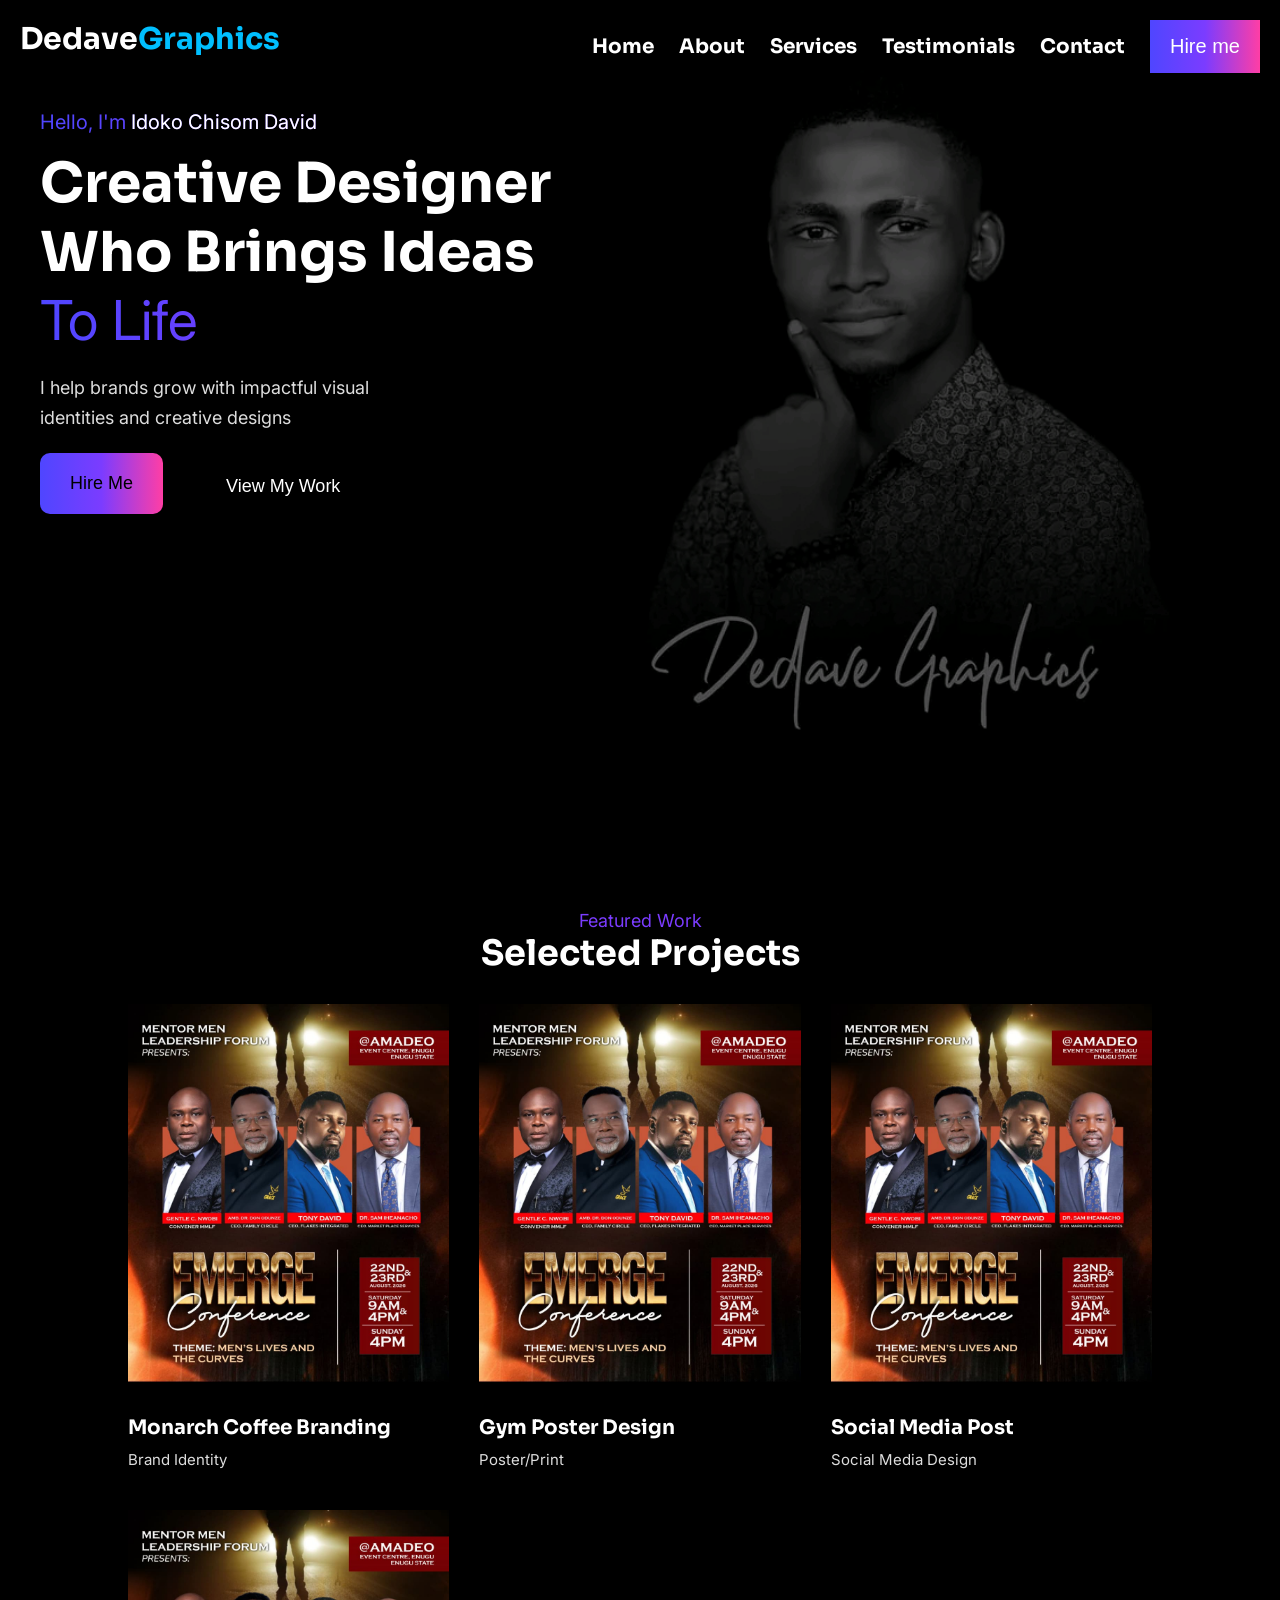
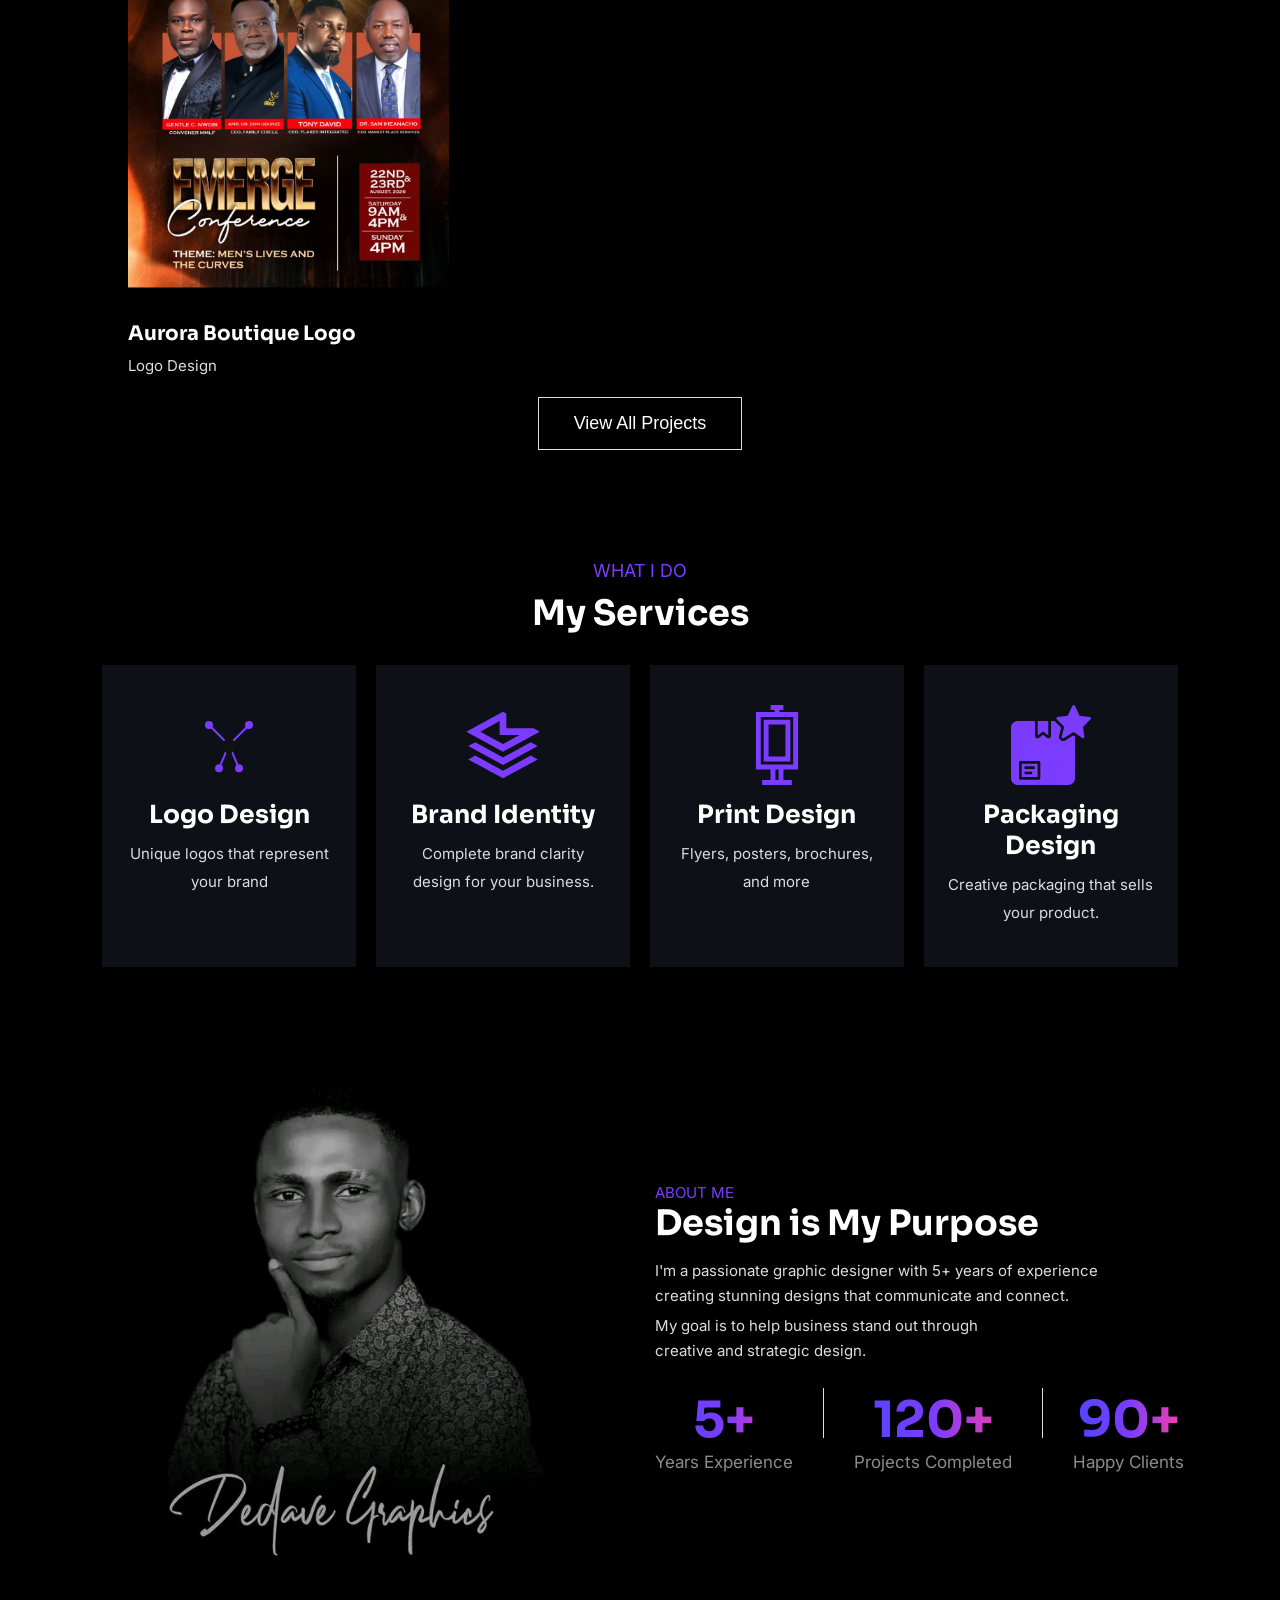
==== index.html @ eb5e8d84 "about me section and 480media query" ====
<!DOCTYPE html>
<html lang="en">
<head>
  <meta charset="UTF-8">
  <meta name="viewport" content="width=device-width, initial-scale=1.0">
  <title>Chisom Idoko | Graphic Designer In Enugu State Nigeria</title>
  <link rel="stylesheet" href="/style/style.css">
</head>
<!-- sora -->
 <link rel="preconnect" href="https://fonts.googleapis.com">
<link rel="preconnect" href="https://fonts.gstatic.com" crossorigin>
<link href="https://fonts.googleapis.com/css2?family=Inter:ital,opsz,wght@0,14..32,100..900;1,14..32,100..900&family=Lato:ital,wght@0,100;0,300;0,400;0,700;0,900;1,100;1,300;1,400;1,700;1,900&family=Montserrat:ital,wght@0,100..900;1,100..900&family=Open+Sans:ital,wght@0,300..800;1,300..800&family=Oswald:wght@200..700&family=Playfair+Display:ital,wght@0,400..900;1,400..900&family=Plus+Jakarta+Sans:ital,wght@0,200..800;1,200..800&family=Poppins:ital,wght@0,100;0,200;0,300;0,400;0,500;0,600;0,700;0,800;0,900;1,100;1,200;1,300;1,400;1,500;1,600;1,700;1,800;1,900&family=Roboto+Slab:wght@100..900&family=Roboto:ital,wght@0,100..900;1,100..900&family=Sora:wght@100..800&family=Ubuntu:ital,wght@0,300;0,400;0,500;0,700;1,300;1,400;1,500;1,700&display=swap" rel="stylesheet">
<!-- inter -->
 <link rel="preconnect" href="https://fonts.googleapis.com">
<link rel="preconnect" href="https://fonts.gstatic.com" crossorigin>
<link href="https://fonts.googleapis.com/css2?family=Inter:ital,opsz,wght@0,14..32,100..900;1,14..32,100..900&family=Lato:ital,wght@0,100;0,300;0,400;0,700;0,900;1,100;1,300;1,400;1,700;1,900&family=Montserrat:ital,wght@0,100..900;1,100..900&family=Open+Sans:ital,wght@0,300..800;1,300..800&family=Oswald:wght@200..700&family=Playfair+Display:ital,wght@0,400..900;1,400..900&family=Plus+Jakarta+Sans:ital,wght@0,200..800;1,200..800&family=Poppins:ital,wght@0,100;0,200;0,300;0,400;0,500;0,600;0,700;0,800;0,900;1,100;1,200;1,300;1,400;1,500;1,600;1,700;1,800;1,900&family=Roboto+Slab:wght@100..900&family=Roboto:ital,wght@0,100..900;1,100..900&family=Sora:wght@100..800&family=Ubuntu:ital,wght@0,300;0,400;0,500;0,700;1,300;1,400;1,500;1,700&display=swap" rel="stylesheet">
<body>
  <header>
    <nav>
      <div class="logo">
        <h1>Dedave<span>Graphics</span></h1>
      </div>
      <ul>
        <li><a href="#">Home</a></li>
        <li><a href="#">About</a></li>
        <li><a href="#">Services</a></li>
        <li><a href="#">Testimonials</a></li>
        <li><a href="#" onclick="
        window.location.href='/contact.html'
        ">Contact</a></li>
        <li><a href="/html/hire.html"><button>Hire me</button></a></li>
      </ul>

      <div class="hamburger">
        <div class="bar"></div>
        <div class="bar"></div>
        <div class="bar"></div>
        <div class="bar"></div>
      </div>
    </nav>
  </header>

  <section class="sec">
    <div class="hero">
      <div class="hero-words">
        <div class="hero-heading">
          <p class="first">Hello, I'm <span class="daniel">Idoko Chisom David</span></p>
          <h1>creative designer who brings ideas</h1>
          <p class="life">to life</p>
        </div>

        <div class="hero-text">
          <p class="help">I help brands grow with impactful visual identities and creative designs</p>
        </div>
        
        <div class="hero-buttons2">
          <div class="hire">
            <button onclick="
              window.location.href='/html/hire.html'
              ">Hire Me</button>
          </div>
          <div class="view">
            <button>View My Work</button>
          </div>
        </div>
      </div>
    </div>
    <div class="backdrop"></div>
  </section>

  <main>
    <section class="project">
      <div class="project-head">
        <p>Featured Work</p>
        <h2>selected projects</h2>
      </div>
      
      <div class="project-grid">
        <div class="project-img">
          <img src="/images/WhatsApp Image 2026-05-28 at 1.09.50 PM.jpeg" alt="" loading="lazy">
          <div class="project-text">
            <h3>Monarch Coffee Branding</h3>
            <p>Brand Identity</p>
          </div>
        </div>

        <div class="project-img">
          <img src="/images/WhatsApp Image 2026-05-28 at 1.09.50 PM.jpeg" alt="" loading="lazy">
          <div class="project-text">
            <h3>Gym Poster Design</h3>
            <p>Poster/Print</p>
          </div>
        </div>

        <div class="project-img">
          <img src="/images/WhatsApp Image 2026-05-28 at 1.09.50 PM.jpeg" alt="" loading="lazy">
          <div class="project-text">
            <h3>Social Media Post</h3>
            <p>Social Media Design</p>
          </div>
        </div>

        <div class="project-img">
          <img src="/images/WhatsApp Image 2026-05-28 at 1.09.50 PM.jpeg" alt="" loading="lazy">
          <div class="project-text">
            <h3>Aurora Boutique Logo</h3>
            <p>Logo Design</p>
          </div>
        </div>
      </div>

      <div class="all">
        <button>View All Projects</button>
      </div>
    </section>

    <section class="service">
      <div class="service-head">
        <p>WHAT I DO</p>
        <h2>My Services</h2>
      </div>
      <div class="service-grid">
        <div class="logo-flex">
          <div class="logo-svg">
          <span>
            <svg width="120" height="120" viewBox="0 0 120 120" xmlns="http://www.w3.org/2000/svg">
  <!-- Connection lines -->
  <line x1="30" y1="30" x2="60" y2="60" stroke=" #7b3cff" stroke-width="3"/>
  <line x1="90" y1="30" x2="60" y2="60" stroke=" #7b3cff" stroke-width="3"/>
  <line x1="60" y1="60" x2="45" y2="95" stroke=" #7b3cff" stroke-width="3"/>
  <line x1="60" y1="60" x2="75" y2="95" stroke=" #7b3cff" stroke-width="3"/>

  <!-- Anchor points -->
  <circle cx="30" cy="30" r="6" fill=" #7b3cff"/>
  <circle cx="90" cy="30" r="6" fill=" #7b3cff"/>
  <circle cx="45" cy="95" r="6" fill=" #7b3cff"/>
  <circle cx="75" cy="95" r="6" fill=" #7b3cff"/>

  <!-- Center pen nib -->
  <polygon points="60,45 72,60 60,78 48,60"
           fill="#111"/>
</svg>
          </span>
          </div>
          <div class="logo-text">
            <h3>logo design</h3>
            <p>Unique logos that represent your brand</p>
          </div>
        </div>

        <div class="brand-flex">
          <div class="brand-svg">
            <span>
              <svg xmlns="http://www.w3.org/2000/svg" height="24px" viewBox="0 -960 960 960" width="24px" fill="#e3e3e3"><path d="M480-240 63-467l84-46 333 182 333-182 84 46-417 227Zm0 160L63-307l84-46 333 182 333-182 84 46L480-80Zm0-320L40-640l440-240 40 22v178h327l73 40-440 240Zm0-91 200-109H440v-167L207-640l273 149Zm-40-109Z"/></svg>
            </span>
          </div>
          <div class="brand-text">
            <h3>brand identity</h3>
            <p>Complete brand clarity design for your business.</p>
          </div>
        </div>

        <div class="print-flex">
          <div class="print-svg">
            <span>
              <?xml version="1.0" encoding="iso-8859-1"?>
<!-- Uploaded to: SVG Repo, www.svgrepo.com, Generator: SVG Repo Mixer Tools -->
<svg fill="#000000" height="800px" width="800px" version="1.1" id="Layer_1" xmlns="http://www.w3.org/2000/svg" xmlns:xlink="http://www.w3.org/1999/xlink" 
	 viewBox="0 0 512 512" xml:space="preserve">
<g>
	<g>
		<path d="M390.93,412.083V45.17H271.673V31.347h25.106V0H215.22v31.347h25.107V45.17H121.07v366.913h93.482v68.57h-53.57V512h53.57
			h82.895h53.57v-31.347h-53.57v-68.57H390.93z M266.101,480.653L266.101,480.653H245.9v-68.57h20.201V480.653z M214.553,380.736
			h-62.136V76.517h207.166v304.219h-62.135H214.553z"/>
	</g>
</g>
<g>
	<g>
		<path d="M170.66,361.535h170.68V94.041H170.66V361.535z M202.007,125.388h107.986v204.8H202.007V125.388z"/>
	</g>
</g>
</svg>
            </span>
          </div>
          <div class="print-text">
            <h3>print design</h3>
            <p>Flyers, posters, brochures, and more</p>
          </div>
        </div>

        <div class="package-flex">
          <div class="package-svg">
            <span>
              <?xml version="1.0" encoding="iso-8859-1"?>
<!-- Uploaded to: SVG Repo, www.svgrepo.com, Generator: SVG Repo Mixer Tools -->
<svg fill="#000000" height="800px" width="800px" version="1.1" id="Layer_1" xmlns="http://www.w3.org/2000/svg" xmlns:xlink="http://www.w3.org/1999/xlink" 
	 viewBox="0 0 512.001 512.001" xml:space="preserve">
<g>
	<g>
		<g>
			<path d="M68.267,460.799h102.4v-85.333h-102.4V460.799z M93.867,392.532h51.2c4.719,0,8.533,3.823,8.533,8.533
				s-3.814,8.533-8.533,8.533h-51.2c-4.719,0-8.533-3.823-8.533-8.533S89.148,392.532,93.867,392.532z M93.867,426.666H128
				c4.719,0,8.533,3.823,8.533,8.533s-3.814,8.533-8.533,8.533H93.867c-4.719,0-8.533-3.823-8.533-8.533
				S89.148,426.666,93.867,426.666z"/>
			<path d="M204.8,170.666c1.886,0,3.772,0.623,5.333,1.869l28.8,23.04v-93.175h-68.267v93.175l28.8-23.04
				C201.028,171.289,202.914,170.666,204.8,170.666z"/>
			<path d="M346.368,226.508c-4.096,2.552-8.772,3.891-13.568,3.891c-5.444,0-10.641-1.69-15.053-4.89
				c-8.508-6.187-12.339-16.768-9.771-26.948l13.542-54.178l-40.951-40.951c-0.324-0.324-0.589-0.691-0.896-1.033H256v94.899
				c0,6.298-3.524,11.913-9.207,14.635c-5.692,2.731-12.271,1.971-17.178-1.954L204.8,190.13l-24.815,19.849
				c-2.961,2.364-6.519,3.584-10.12,3.584c-2.381,0-4.787-0.538-7.057-1.63c-5.683-2.722-9.207-8.337-9.207-14.635v-94.899H42.231
				C18.944,102.399,0,121.539,0,145.066v324.267c0,23.526,18.944,42.667,42.231,42.667h324.702c23.526,0,42.667-19.14,42.667-42.667
				V199.688l-9.481-6.775L346.368,226.508z M187.733,469.332c0,4.71-3.814,8.533-8.533,8.533H59.733
				c-4.719,0-8.533-3.823-8.533-8.533v-102.4c0-4.71,3.814-8.533,8.533-8.533H179.2c4.719,0,8.533,3.823,8.533,8.533V469.332z"/>
			<path d="M511.533,82.553c-1.067-3.089-3.789-5.299-7.031-5.692l-65.229-7.97L408.766,4.866c-1.408-2.978-4.412-4.864-7.697-4.864
				c-3.294,0-6.298,1.886-7.706,4.864l-30.507,64.026l-65.22,7.97c-3.243,0.393-5.973,2.603-7.04,5.692
				c-1.067,3.081-0.273,6.502,2.039,8.815l47.778,47.778l-15.889,63.582c-0.853,3.379,0.444,6.929,3.26,8.977
				c1.493,1.084,3.251,1.63,5.018,1.63c1.562,0,3.132-0.435,4.523-1.297l63.428-39.646l55.091,39.356
				c2.748,1.963,6.417,2.116,9.318,0.384c2.91-1.741,4.531-5.026,4.105-8.388l-8.021-64.128l48.256-48.247
				C511.806,89.055,512.6,85.634,511.533,82.553z"/>
		</g>
	</g>
</g>
</svg>
            </span>
          </div>
          <div class="package-text">
            <h3>packaging design</h3>
            <p>Creative packaging that sells your product.</p>
          </div>
        </div>

      </div>
    </section>

    <section class="about">
      <div class="about-flex">
        <div class="about-img">
          <img src="/images/FB_IMG_17660666306803699.jpg" alt="">
        </div>

        <div class="about-text">
          <div class="about-head">
            <p>ABOUT ME</p>
            <h2>Design is My Purpose</h2>
          </div>
          
          <div class="about-list-2">
            <p>I'm a passionate graphic designer with 5+ years of experience creating stunning designs that communicate and connect.</p>
            <p>My goal is to help business stand out through creative and strategic design.</p>
          </div>

          <div class="experience">
            <div class="years">
              <h3>5+</h3>
              <p>Years Experience</p>
            </div>
            <div class="experience-line"></div>

            <div class="complete">
              <h3>120+</h3>
              <p>Projects Completed</p>
            </div>
            <div class="experience-line"></div>

            <div class="client">
              <h3>90+</h3>
              <p>Happy Clients</p>
            </div>
            <div class="client-line"></div>
          </div>
        </div>
      </div>
    </section>
  </main>
  

  <script src="/script.js"></script>
</body>
</html>
---- style/style.css ----
* {
  margin: 0;
  padding: 0;
  box-sizing: border-box;
}

body {
  background-color: black;
}

header {
  font-family: 'Sora' , sans-serif;
  padding: 20px;
  left: 0;
  right: 0;
  position: fixed;
  z-index: 1000;
}

nav {
  display: flex;
  justify-content: space-between;
}

.logo h1 {
  font-size: 30px;
  font-weight: bold;
  color: #fff;
}

.logo h1 span {
  color: #00bfff;
}

nav ul {
  display: flex;
  align-items: center;
  gap: 25px;
  list-style: none;
}

nav ul li a:hover {
  color:rgb(144, 142, 142);
}

nav li a {
  font-size: 20px;
  font-weight: bold;
  text-decoration: none;
  color: white;
}

.hamburger {
  display: none;
  cursor: pointer;
}

.bar {
  display: block;
  gap: 10px;
  width: 25px;
  height: 3px;
  margin: 5px auto;
  -webkit-transition: all 0.3s ease-in-out;
  background-color: #00bfff;
}

a button{
  padding: 15px 20px;
  font-size: 20px;
  color: white;
  background: linear-gradient(90deg, #4f46ff 0%, #7b3cff 50%, #ff3ea5 100%);
  border: none;
}
/* hero section */
.sec {
  background-image: url('/images/FB_IMG_17660666306803699.jpg');
  background-position: right;
  background-repeat: no-repeat;
  background-size: contain;
  width: 100%;
  height: 90vh;
  display: flex;
  justify-content: start;
  text-align: start;
  padding-top: 70px;
  position: relative;
}

.backdrop {
  width: 100%;
  height: 100%;
  background-color: rgba(0, 0, 0, 0.5);
  position: absolute;
}

.hero {
  padding: 40px;
  z-index: 900;
}

.hero-heading .first {
  background: linear-gradient(90deg, #4f46ff 0%, #7b3cff 50%, #ff3ea5 100%);
  -webkit-background-clip: text;
  -webkit-text-fill-color: transparent;
  font-size: 20px;
  font-family: 'Inter' , sans-serif;
  padding-bottom: 15px;
}

.hero-heading .daniel {
  background: white;
  -webkit-background-clip: text;
  -webkit-text-fill-color: transparent;
  font-size: 20px;
}

.hero-heading h1 {
  color: white;
  text-transform: capitalize;
  font-size: 55px;
  width: 600px;
  font-family: 'Sora' , sans-serif;
}

.hero-heading .life {
  font-size: 20px;
  background: linear-gradient(90deg, #4f46ff 0%, #7b3cff 50%, #ff3ea5 100%);
  -webkit-background-clip: text;
  -webkit-text-fill-color: transparent;
  font-family: 'Inter' , sans-serif;
  text-transform: capitalize;
  font-size: 55px;
}

.hero-text{
  padding: 20px 0;
}

.hero-text .help {
  font-size: 18px;
  color: #ddd;
  font-family: 'Inter' , sans-serif;
  width: 350px;
  line-height: 30px;
}

.hero-buttons2 {
  display: flex;
  gap: 30px;
}

.hire button {
  padding: 20px 30px;
  font-size: 18px;
  background: linear-gradient(90deg, #4f46ff 0%, #7b3cff 50%, #ff3ea5 100%);
  border: none;
  border-radius: 10px;
  transition: 0.6s;
}

.view button {
  padding: 20px 30px;
  font-size: 18px;
  background: none;
  border: 3px solid black;
  border-radius: 10px;
  color: white;
}

.hire button:hover {
  transition: 0.6s;
  background: none;
  color: white;
  border: 3px solid black;
}

.view button:hover {
  transition: 0.5s;
  background: linear-gradient(90deg, #4f46ff 0%, #7b3cff 50%, #ff3ea5 100%);
  color: black;
  border: none;
}
/* project section */

.project {
  padding: 100px 10%;
}

.project-head {
  text-align: center;
}

.project-head p {
  color: #7b3cff;
  font-size: 18px;
  font-family: 'Inter' , sans-serif;
}

.project-head h2 {
  font-size: 35px;
  color: white;
  font-family: 'Sora' , sans-serif;
  text-transform: capitalize;
}

.project-grid {
  display: grid;
  grid-template-columns: repeat(auto-fit, minmax(250px, 1fr));
  column-gap: 30px;
}

.project-img {
  padding-bottom: 70px;
}

.project-img img{
  width: 100%;
  height: 100%;
  object-fit: contain;
}

.project-text h3{
  font-size: 20px;
  color: white;
  font-family: 'Sora', sans-serif;
}

.project-text p {
  color: #ddd;
  font-family: 'Inter' , sans-serif;
  font-size: 15px;
  padding-top: 10px;
}

.all {
  text-align: center;
  padding-top: 10px;
}

.all button {
  padding: 15px 35px;
  font-size: 18px;
  color: white;
  border: 1px solid #ddd; 
  background: none;
}
/* services section */
.service {
  padding: 10px 8%;
}

.service svg {
  width: 80px;
  height: 80px;
  fill: #7b3cff;
}

.service-head {
  text-align: center;
}

.service-head p {
  color: #7b3cff;
  font-size: 18px;
  font-family: 'Inter' , sans-serif;
  padding-bottom: 10px;
}

.service-head h2 {
  font-family: 'Sora' , sans-serif;
  color: white;
  font-size: 35px;
}

.service-grid {
  display: grid;
  grid-template-columns: repeat(auto-fit, minmax(200px ,1fr));
  gap: 20px;
  padding-top: 30px;
}

.brand-flex,
.package-flex,
.print-flex,
.logo-flex {
  background-color: #0d1117;
  padding: 40px 20px;
  text-align: center;
}

.brand-text h3,
.print-text h3,
.package-text h3,
.logo-text h3{
  font-size: 25px;
  font-family: 'Sora' , sans-serif;
  text-transform: capitalize;
  color: white;
  padding: 10px 0;
}

.brand-text p,
.print-text p,
.package-text p,
.logo-text p {
  font-size: 15px;
  color: #ddd;
  font-family: 'Inter' , sans-serif;
  line-height: 28px;
}
/* about section */

.about {
  padding: 50px 3%;
  color: white;
}

.about-flex {
  display: flex;
  gap: 30px;
  align-items: center;
}

.about-img,
.about-text {
  flex: 1;
}

.about-img img {
  width: 100%;
  height: 100%;
  object-fit: contain;
}

.about-head {
  padding: 5px 0;
  line-height: 30px;
}

.about-head p {
  font-size: 15px;
  color: #7b3cff;
  font-family: 'Inter' , sans-serif;
}

.about-head h2 {
  font-size: 35px;
  color: white;
  font-family: 'Sora' , sans-serif;
}

.about-list-2 {
  padding-top: 15px;
}

.about-list-2 :first-child{
  font-size: 15px;
  font-family: 'Inter' , sans-serif;
  padding-bottom: 5px;
  line-height: 25px;
  width: 450px;
}

.about-list-2 p {
  font-size: 15px;
  font-family: 'Inter' , sans-serif;
  width: 350px;
  color: #ddd;
  line-height: 25px;
}

.experience {
  display: flex;
  gap: 30px;
  padding-top: 25px;
  text-align: center;
}

.experience-line {
  width: 1px;
  height: 50px;
  background-color: #ddd;
}

.years h3,
.complete h3,
.client h3{
  font-size: 50px;
  font-family: 'Sora' , sans-serif;
  background: linear-gradient(90deg, #4f46ff 0%, #7b3cff 50%, #ff3ea5 100%);
  -webkit-background-clip: text;
  -webkit-text-fill-color: transparent;
}

.years p,
.complete p,
.client p {
  font-size: 17px;
  font-family: 'Inter' , sans-serif;
  color: #dddddda2;
}

@media (max-width: 480px) {
  .logo h1 {
    font-size: 20px;
  }

  .sec {
    background-size: cover;
    background-position: center;
    /* width: 100%; */
    height: 100vh;
  }

  .hero {
    padding: 10px;
  }

  .hero-heading .first {
    font-size: 15px;
  }.hero-heading h1 {
    font-size: 25px;
    width: 250px;
    line-height: 40px;
  }.hero-heading .life {
    font-size: 30px;
  }

  .hero-text .help {
    width: 200px;
  }

  .hero-buttons2 {
    flex-direction: column;
  }

  .hire button {
    padding: 10px 20px;
  }

  .view button {
    padding: 10px 20px;
  }
  /* project section*/
  .project-head p {
    font-size: 16px;
    padding-bottom: 5px;
  }

  .project-head h2 {
    font-size: 30px;
  }

  .project-grid {
    gap: 10px;
  }

  .all {
    padding-top: 25px;
  }

  .about-flex {
    flex-direction: column;
  }

  .about-head p {
    font-size: 15px;
  }

  .about-head h2{
    font-size: 30px;
    width: 400px;
  }

  .about-text :first-child {
    width: 300px;
  } 

  .about-text p {
    width: 250px;
  }

  .experience {
    flex-direction: column;
  }

  .experience-line {
    text-align: center;
    width: 100%;
    height: 1px;
  }
}

@media (min-width: 481px) and (max-width: 768px) {
  .sec {
    background-position: right;
    height: 110vh;
    width: 100%;
  }

  .hero-heading h1 {
    font-size: 35px;
    width: 350px;
    line-height: 50px;
  }

  .hero-heading .first {
    padding-bottom: 15px;
  }
  /* project */

  .project-grid {
    display: grid;
    grid-template-columns: repeat(auto-fit, minmax(100px 1fr));
    gap: 5px;
  }

  .project-head h2 {
    font-size: 34px;
  }

  .project-text {
    line-height: 10px;
  }

  .project-text p {
    padding-top: 20px;
  }

  .all {
    padding-top: 20px;
  }
}

@media (min-width: 769px) and (max-width: 1024px) {
  .all {
    padding-top: 20px;
  }

  .all button {
    border: 1px solid #ddd;
  }
}

@media (max-width: 1000px) {
 .hamburger {
  display: block;
 }

 .hamburger.active .bar:nth-child(2){
  opacity: 0;
 }

 .hamburger.active .bar:nth-child(1){
  transform: translateY(8px) rotate(45deg);
 }

 .hamburger.active .bar:nth-child(3){
  transform: translateY(-8px) rotate(-45deg);
 }

 ul {
    position: fixed;
    left: -100%;
    top: 70px;
    gap: 0;
    flex-direction: column;
    background: linear-gradient(90deg, #4f46ff 0%, #7b3cff 50%, #ff3ea5 100%);
    width: 100%;
    height: 100%;
    text-align: center;
    transition: 0.3s;
    z-index: 1000;
  }

  li {
    margin: 16px 0;
  }

  a {
    color: white;
  }

  ul.active {
    left: 0;
  }

}
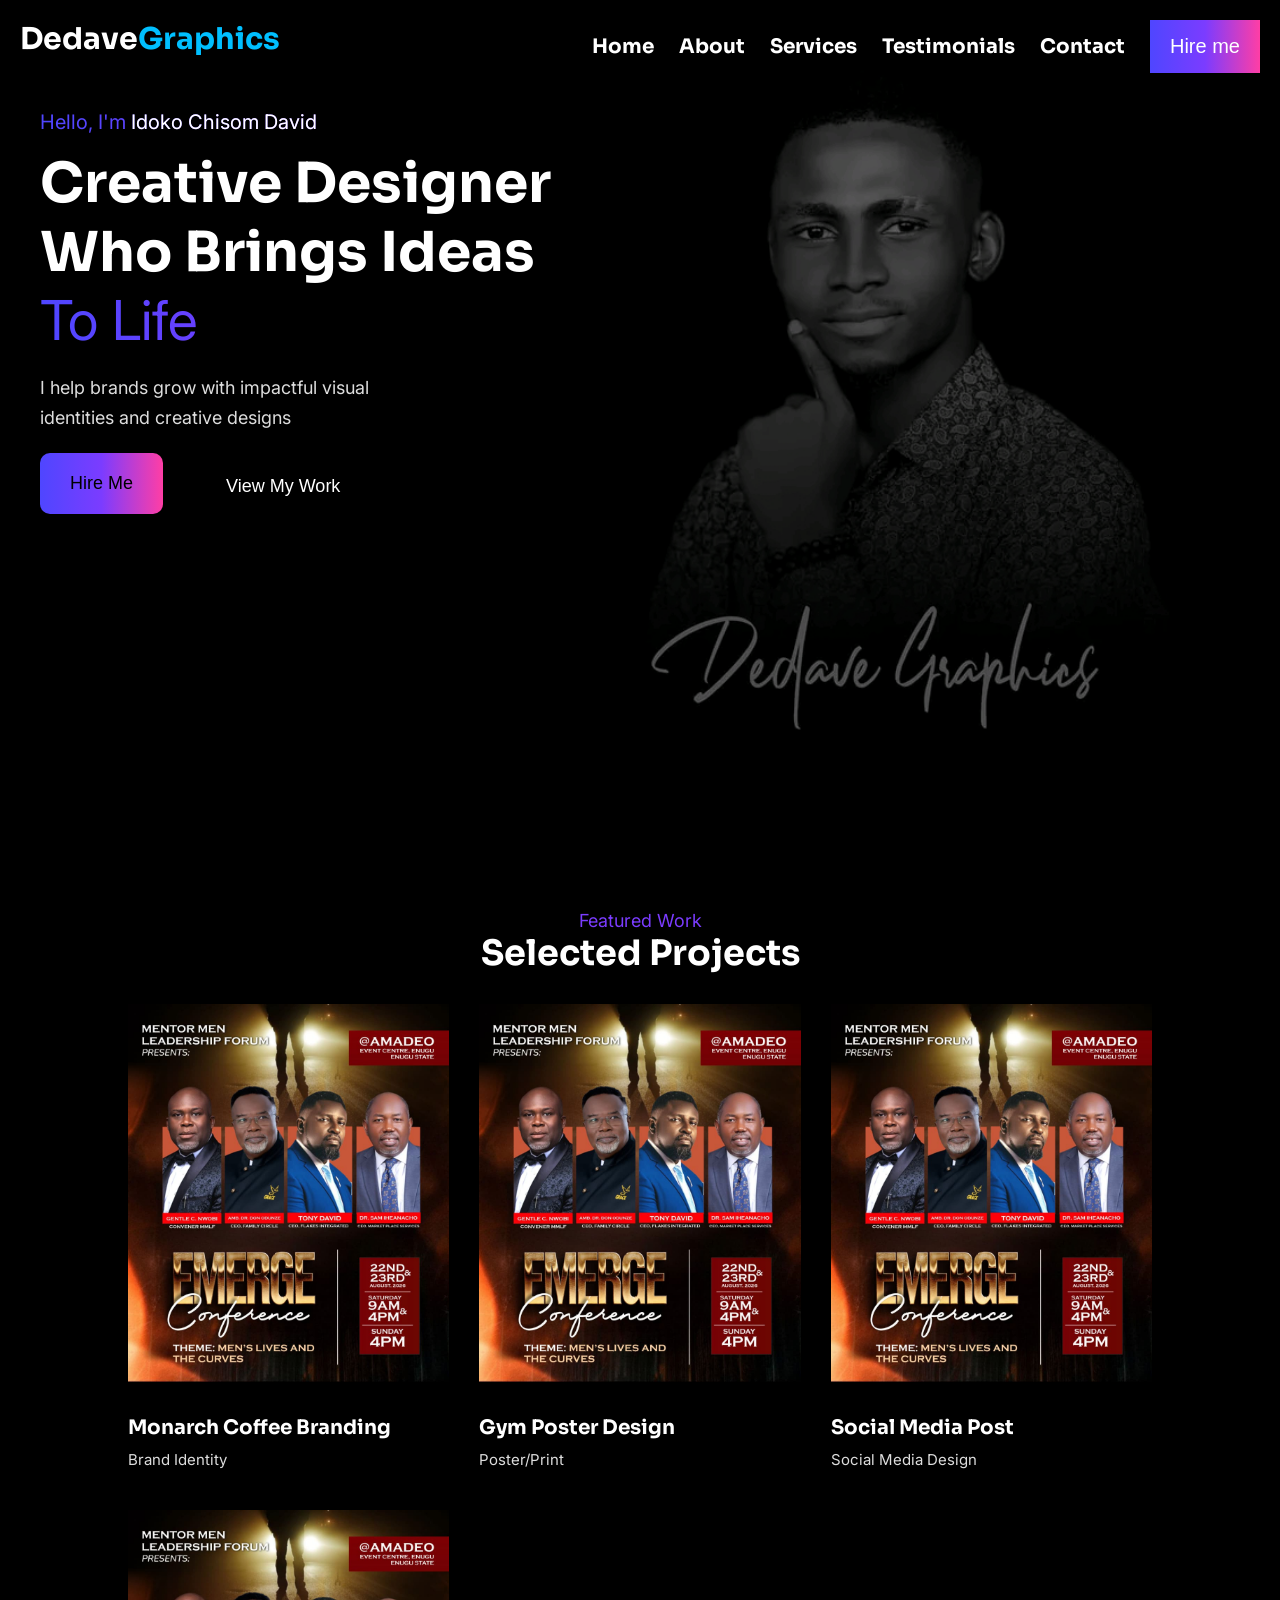
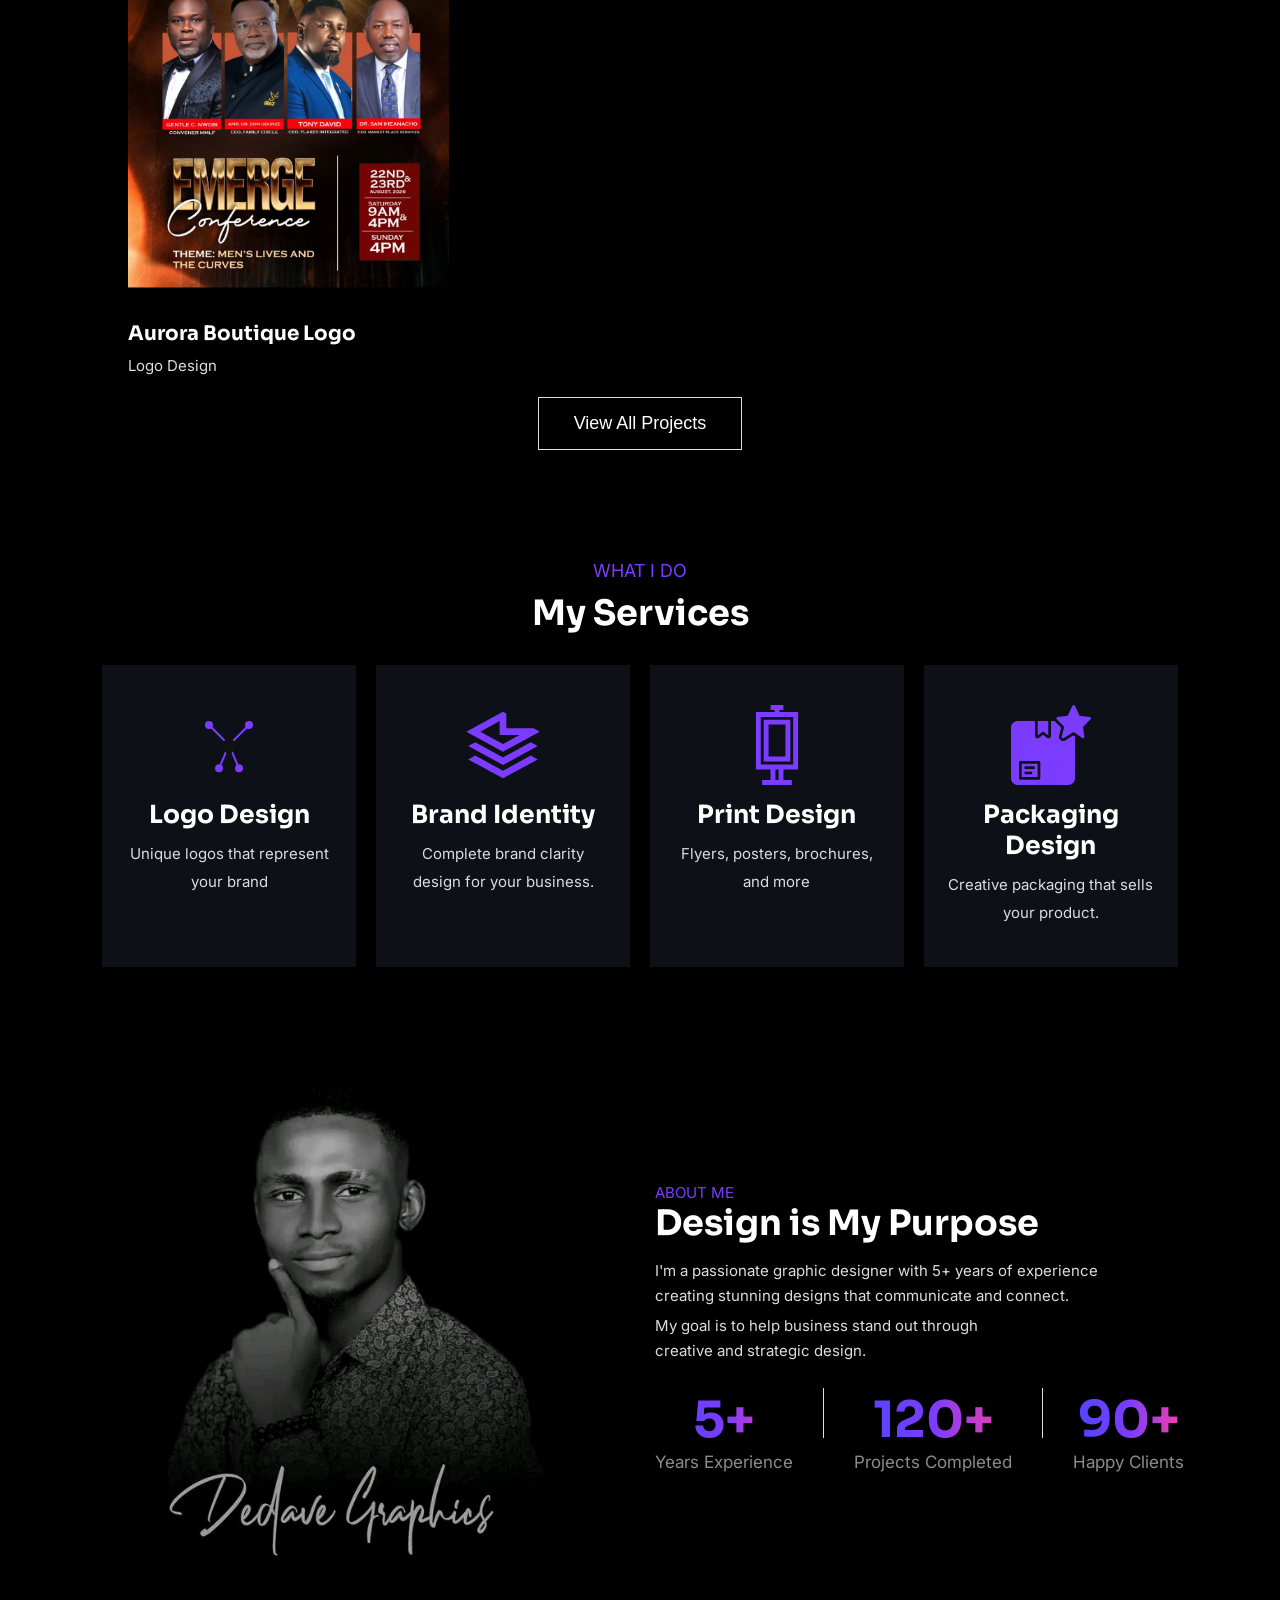
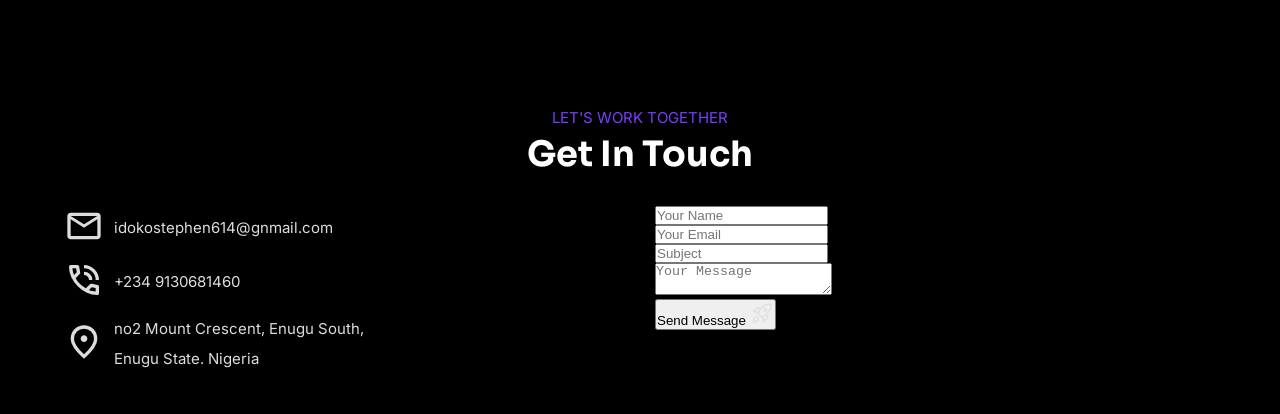
==== commit 9da07f19: "480px media query" ====
--- a/index.html
+++ b/index.html
@@ -243,7 +243,7 @@
             <p>ABOUT ME</p>
             <h2>Design is My Purpose</h2>
           </div>
-          
+
           <div class="about-list-2">
             <p>I'm a passionate graphic designer with 5+ years of experience creating stunning designs that communicate and connect.</p>
             <p>My goal is to help business stand out through creative and strategic design.</p>
@@ -271,6 +271,78 @@
         </div>
       </div>
     </section>
+
+    <section class="get">
+      <div class="get-head">
+        <p>LET'S WORK TOGETHER</p>
+        <h2>Get In Touch</h2>
+      </div>
+
+      <div class="get-flex">
+        <div class="contact-svg">
+          <div class="message">
+          <div class="message-svg">
+            <span>
+              <svg xmlns="http://www.w3.org/2000/svg" height="24px" viewBox="0 -960 960 960" width="24px" fill="#e3e3e3"><path d="M160-160q-33 0-56.5-23.5T80-240v-480q0-33 23.5-56.5T160-800h640q33 0 56.5 23.5T880-720v480q0 33-23.5 56.5T800-160H160Zm320-280L160-640v400h640v-400L480-440Zm0-80 320-200H160l320 200ZM160-640v-80 480-400Z"/></svg>
+            </span>
+          </div>
+          <div class="message-text">
+            <p>idokostephen614@gnmail.com</p>
+          </div>
+          </div>
+
+          <div class="phone">
+          <div class="phone-svg">
+            <span>
+              <svg xmlns="http://www.w3.org/2000/svg" height="24px" viewBox="0 -960 960 960" width="24px" fill="#e3e3e3"><path d="M760-480q0-117-81.5-198.5T480-760v-80q75 0 140.5 28.5t114 77q48.5 48.5 77 114T840-480h-80Zm-160 0q0-50-35-85t-85-35v-80q83 0 141.5 58.5T680-480h-80Zm198 360q-125 0-247-54.5T329-329Q229-429 174.5-551T120-798q0-18 12-30t30-12h162q14 0 25 9.5t13 22.5l26 140q2 16-1 27t-11 19l-97 98q20 37 47.5 71.5T387-386q31 31 65 57.5t72 48.5l94-94q9-9 23.5-13.5T670-390l138 28q14 4 23 14.5t9 23.5v162q0 18-12 30t-30 12ZM241-600l66-66-17-94h-89q5 41 14 81t26 79Zm358 358q39 17 79.5 27t81.5 13v-88l-94-19-67 67ZM241-600Zm358 358Z"/></svg>
+            </span>
+          </div>
+          <div class="phone-text">
+            <p>+234 9130681460</p>
+          </div>
+          </div>
+
+          <div class="location">
+            <div class="location-svg">
+              <span>
+                <svg xmlns="http://www.w3.org/2000/svg" height="24px" viewBox="0 -960 960 960" width="24px" fill="#e3e3e3"><path d="M536.5-503.5Q560-527 560-560t-23.5-56.5Q513-640 480-640t-56.5 23.5Q400-593 400-560t23.5 56.5Q447-480 480-480t56.5-23.5ZM480-186q122-112 181-203.5T720-552q0-109-69.5-178.5T480-800q-101 0-170.5 69.5T240-552q0 71 59 162.5T480-186Zm0 106Q319-217 239.5-334.5T160-552q0-150 96.5-239T480-880q127 0 223.5 89T800-552q0 100-79.5 217.5T480-80Zm0-480Z"/></svg>
+              </span>
+            </div>
+            <div class="location-text">
+              <p>no2 Mount Crescent, Enugu South, Enugu State. Nigeria</p>
+            </div>
+          </div>
+        </div>
+
+        <div class="contact-form">
+          <form action="">
+            <div class="forms">
+              <div class="input-1">
+                <div class="input">
+                  <input type="text" name="name" placeholder="Your Name" required>
+                </div>
+                <div class="input">
+                  <input type="email" name="mail" placeholder="Your Email" required>
+                </div>
+              </div>
+
+              <div class="subject-input">
+                <input type="text" name="subject" placeholder="Subject" required>
+              </div>
+
+              <div class="message-input">
+                <textarea placeholder="Your Message"></textarea>
+              </div>
+
+              <div class="send">
+                <button>Send Message <svg xmlns="http://www.w3.org/2000/svg" height="24px" viewBox="0 -960 960 960" width="24px" fill="#e3e3e3"><path d="m226-559 78 33q14-28 29-54t33-52l-56-11-84 84Zm142 83 114 113q42-16 90-49t90-75q70-70 109.5-155.5T806-800q-72-5-158 34.5T492-656q-42 42-75 90t-49 90Zm155-121.5q0-33.5 23-56.5t57-23q34 0 57 23t23 56.5q0 33.5-23 56.5t-57 23q-34 0-57-23t-23-56.5ZM565-220l84-84-11-56q-26 18-52 32.5T532-299l33 79Zm313-653q19 121-23.5 235.5T708-419l20 99q4 20-2 39t-20 33L538-80l-84-197-171-171-197-84 167-168q14-14 33.5-20t39.5-2l99 20q104-104 218-147t235-24ZM157-321q35-35 85.5-35.5T328-322q35 35 34.5 85.5T327-151q-25 25-83.5 43T82-76q14-103 32-161.5t43-83.5Zm57 56q-10 10-20 36.5T180-175q27-4 53.5-13.5T270-208q12-12 13-29t-11-29q-12-12-29-11.5T214-265Z"/></svg></button>
+              </div>
+            </div>
+          </form>
+        </div>
+
+      </div>
+    </section>
   </main>
   
 
--- a/style/style.css
+++ b/style/style.css
@@ -400,6 +400,73 @@
   font-family: 'Inter' , sans-serif;
   color: #dddddda2;
 }
+/* get in-touch section */
+.get {
+  padding: 40px 5%;
+}
+
+.get-head {
+  text-align: center;
+}
+
+.get-head p {
+  color: #7b3cff;
+  font-size: 15px;
+  font-family: 'Inter' , sans-serif;
+}
+
+.get-head h2 {
+  font-size: 35px;
+  color: white;
+  font-family: 'Sora' , sans-serif;
+  padding-top: 5px;
+}
+
+.get-flex {
+  display: flex;
+  gap: 30px;
+  padding-top: 30px;
+}
+
+.contact-svg,
+.contact-form {
+  flex: 1;
+}
+
+.contact-svg svg {
+  width: 40px;
+  height: 40px;
+  fill: #ddd;
+}
+
+.message,
+.phone,
+.location{
+  display: flex;
+  align-items: center;
+  gap: 10px;
+}
+
+.phone-svg {
+  padding: 10px 0;
+}
+
+.message p,
+.phone p,
+.location p {
+  font-size: 15px;
+  font-family: 'Inter' , sans-serif;
+  color: #ddd;
+  line-height: 30px;
+}
+
+.location p {
+  width: 250px;
+}
+
+.contact-svg p{
+  color: #ddd;
+}
 
 @media (max-width: 480px) {
   .logo h1 {
@@ -418,13 +485,16 @@
   }
 
   .hero-heading .first {
-    font-size: 15px;
+    font-size: 19px;
+    padding-bottom: 5px;
   }.hero-heading h1 {
-    font-size: 25px;
-    width: 250px;
+    font-size: 30px;
+    width: 300px;
     line-height: 40px;
   }.hero-heading .life {
     font-size: 30px;
+  }.hero-heading .daniel {
+    font-size: 22px;
   }
 
   .hero-text .help {
@@ -459,18 +529,23 @@
   .all {
     padding-top: 25px;
   }
+  /* about section */
 
   .about-flex {
     flex-direction: column;
   }
 
+  .about-text {
+
+  }
+
   .about-head p {
     font-size: 15px;
   }
 
   .about-head h2{
     font-size: 30px;
-    width: 400px;
+    width: 350px;
   }
 
   .about-text :first-child {
@@ -484,7 +559,6 @@
   .experience {
     flex-direction: column;
   }
-
   .experience-line {
     text-align: center;
     width: 100%;
@@ -530,6 +604,14 @@
 
   .all {
     padding-top: 20px;
+  }
+  /* about section */
+  .about-flex {
+    flex-direction: column;
+  }
+
+  .about-head h2 {
+    padding-top: 5px;
   }
 }
 
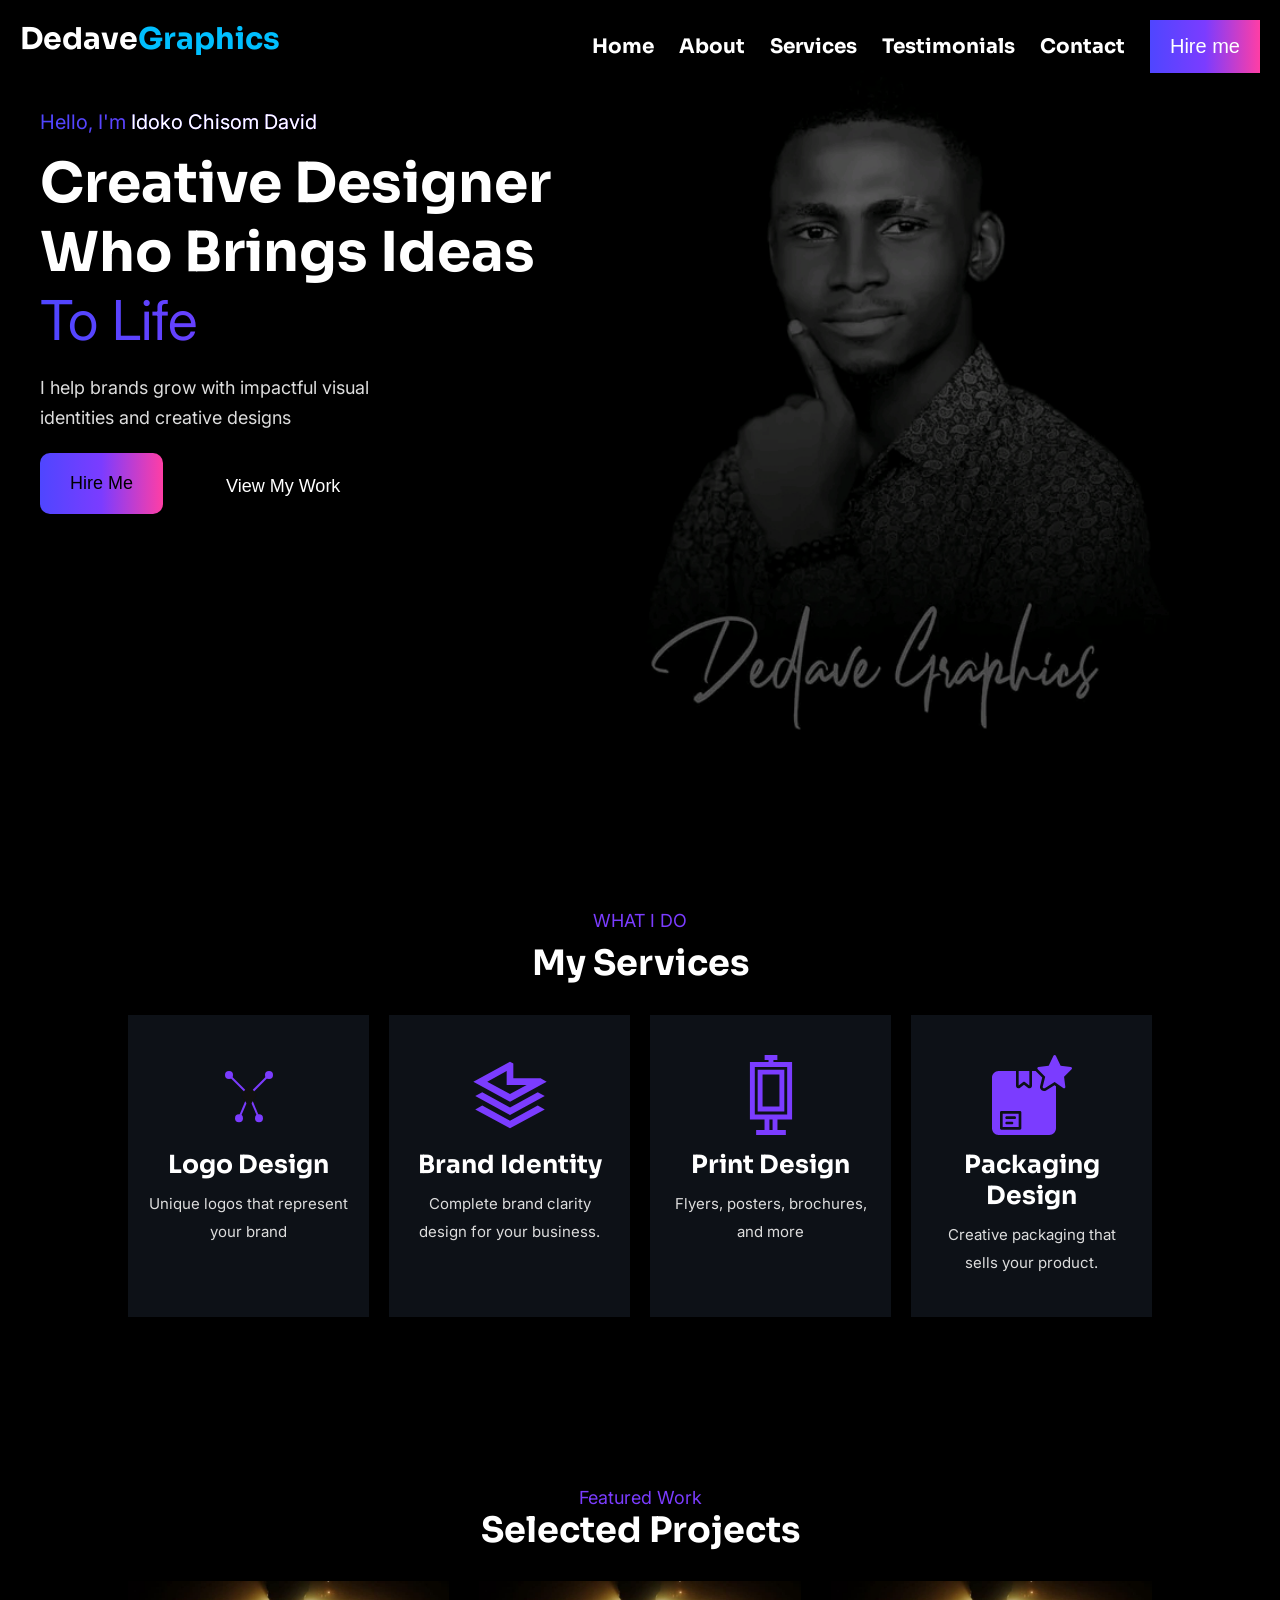
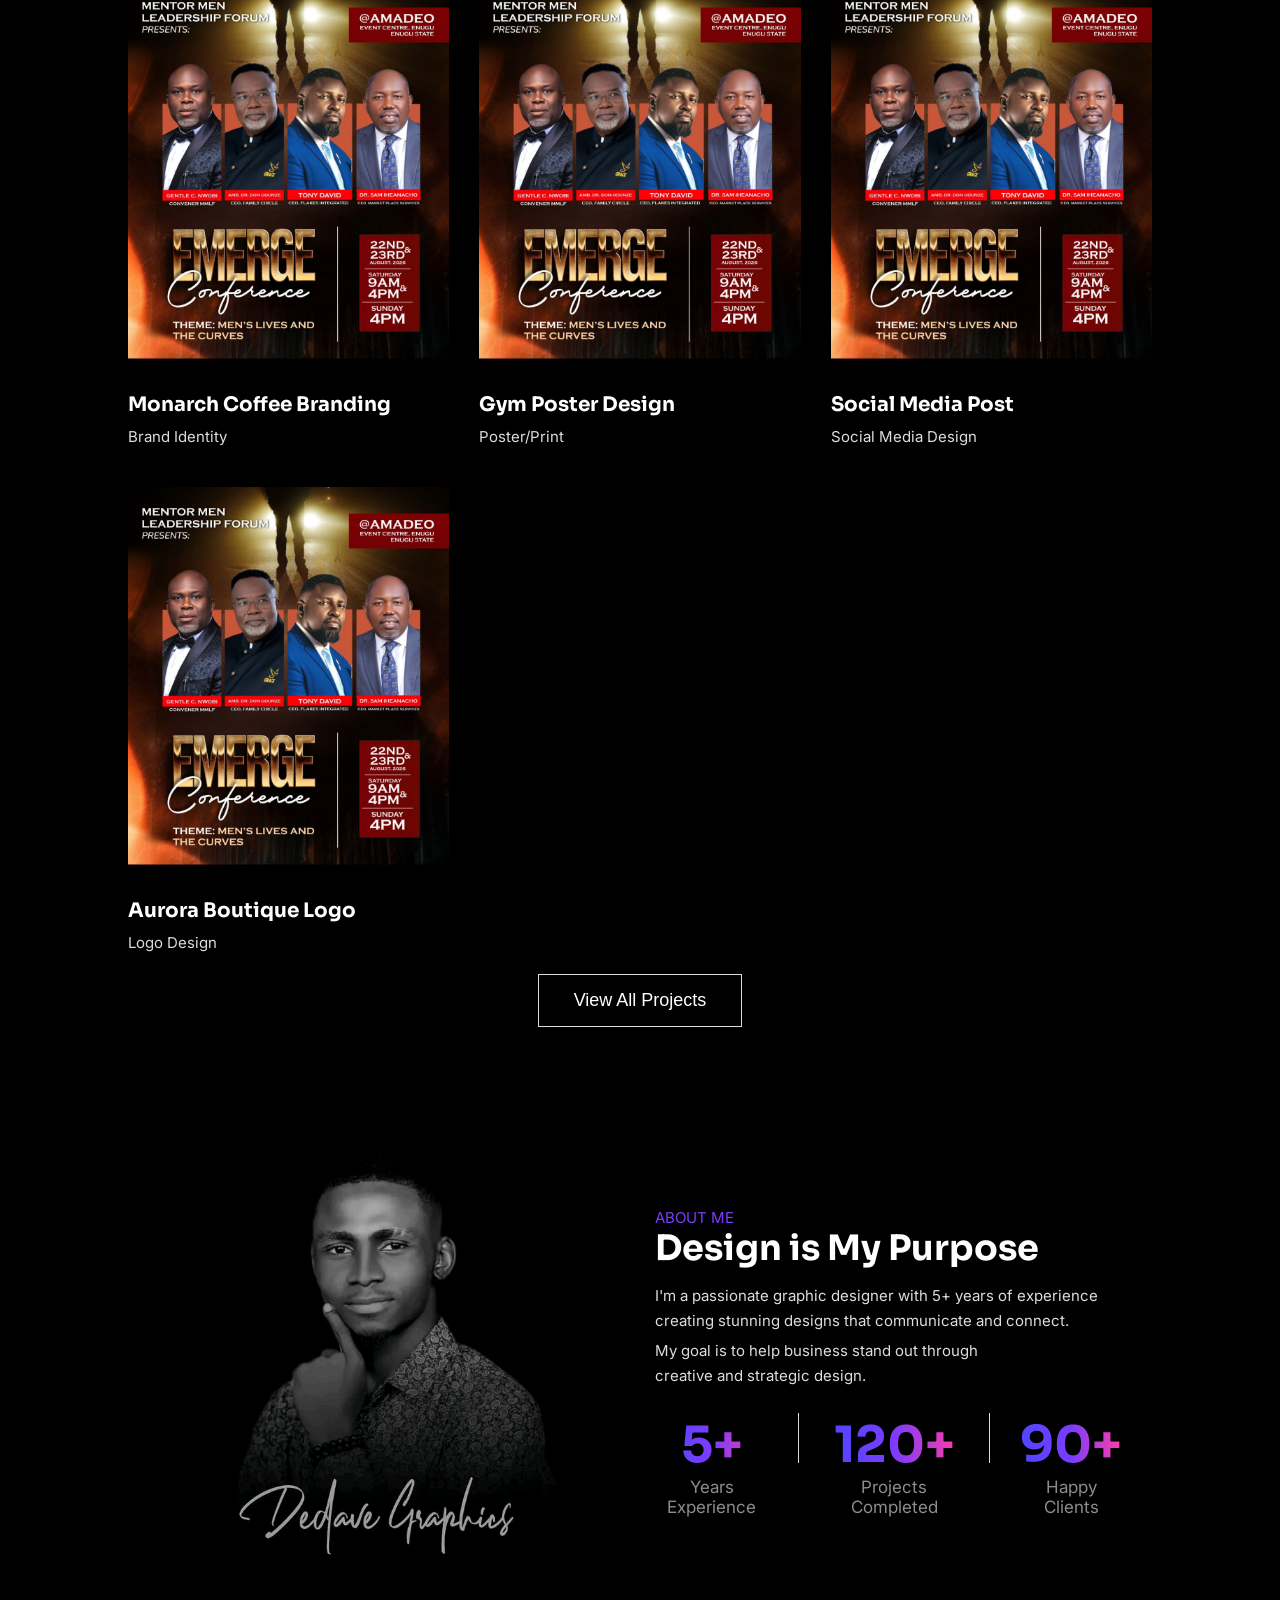
==== commit 1eec8a50: "small changes" ====
--- a/index.html
+++ b/index.html
@@ -69,56 +69,12 @@
   </section>
 
   <main>
-    <section class="project">
-      <div class="project-head">
-        <p>Featured Work</p>
-        <h2>selected projects</h2>
-      </div>
-      
-      <div class="project-grid">
-        <div class="project-img">
-          <img src="/images/WhatsApp Image 2026-05-28 at 1.09.50 PM.jpeg" alt="" loading="lazy">
-          <div class="project-text">
-            <h3>Monarch Coffee Branding</h3>
-            <p>Brand Identity</p>
-          </div>
-        </div>
-
-        <div class="project-img">
-          <img src="/images/WhatsApp Image 2026-05-28 at 1.09.50 PM.jpeg" alt="" loading="lazy">
-          <div class="project-text">
-            <h3>Gym Poster Design</h3>
-            <p>Poster/Print</p>
-          </div>
-        </div>
-
-        <div class="project-img">
-          <img src="/images/WhatsApp Image 2026-05-28 at 1.09.50 PM.jpeg" alt="" loading="lazy">
-          <div class="project-text">
-            <h3>Social Media Post</h3>
-            <p>Social Media Design</p>
-          </div>
-        </div>
-
-        <div class="project-img">
-          <img src="/images/WhatsApp Image 2026-05-28 at 1.09.50 PM.jpeg" alt="" loading="lazy">
-          <div class="project-text">
-            <h3>Aurora Boutique Logo</h3>
-            <p>Logo Design</p>
-          </div>
-        </div>
-      </div>
-
-      <div class="all">
-        <button>View All Projects</button>
-      </div>
-    </section>
-
     <section class="service">
       <div class="service-head">
         <p>WHAT I DO</p>
         <h2>My Services</h2>
       </div>
+      
       <div class="service-grid">
         <div class="logo-flex">
           <div class="logo-svg">
@@ -232,6 +188,52 @@
       </div>
     </section>
 
+
+    <section class="project">
+      <div class="project-head">
+        <p>Featured Work</p>
+        <h2>selected projects</h2>
+      </div>
+      
+      <div class="project-grid">
+        <div class="project-img">
+          <img src="/images/WhatsApp Image 2026-05-28 at 1.09.50 PM.jpeg" alt="" loading="lazy">
+          <div class="project-text">
+            <h3>Monarch Coffee Branding</h3>
+            <p>Brand Identity</p>
+          </div>
+        </div>
+
+        <div class="project-img">
+          <img src="/images/WhatsApp Image 2026-05-28 at 1.09.50 PM.jpeg" alt="" loading="lazy">
+          <div class="project-text">
+            <h3>Gym Poster Design</h3>
+            <p>Poster/Print</p>
+          </div>
+        </div>
+
+        <div class="project-img">
+          <img src="/images/WhatsApp Image 2026-05-28 at 1.09.50 PM.jpeg" alt="" loading="lazy">
+          <div class="project-text">
+            <h3>Social Media Post</h3>
+            <p>Social Media Design</p>
+          </div>
+        </div>
+
+        <div class="project-img">
+          <img src="/images/WhatsApp Image 2026-05-28 at 1.09.50 PM.jpeg" alt="" loading="lazy">
+          <div class="project-text">
+            <h3>Aurora Boutique Logo</h3>
+            <p>Logo Design</p>
+          </div>
+        </div>
+      </div>
+
+      <div class="all">
+        <button>View All Projects</button>
+      </div>
+    </section>
+
     <section class="about">
       <div class="about-flex">
         <div class="about-img">
@@ -272,7 +274,7 @@
       </div>
     </section>
 
-    <section class="get">
+    <!-- <section class="get">
       <div class="get-head">
         <p>LET'S WORK TOGETHER</p>
         <h2>Get In Touch</h2>
@@ -342,7 +344,7 @@
         </div>
 
       </div>
-    </section>
+    </section> -->
   </main>
   
 
--- a/style/style.css
+++ b/style/style.css
@@ -184,7 +184,7 @@
 /* project section */
 
 .project {
-  padding: 100px 10%;
+  padding: 70px 10%;
 }
 
 .project-head {
@@ -247,7 +247,7 @@
 }
 /* services section */
 .service {
-  padding: 10px 8%;
+  padding: 100px 10%;
 }
 
 .service svg {
@@ -312,7 +312,7 @@
 /* about section */
 
 .about {
-  padding: 50px 3%;
+  padding: 10px 10%;
   color: white;
 }
 
@@ -425,7 +425,7 @@
 .get-flex {
   display: flex;
   gap: 30px;
-  padding-top: 30px;
+  padding-top: 20px;
 }
 
 .contact-svg,
@@ -485,8 +485,7 @@
   }
 
   .hero-heading .first {
-    font-size: 19px;
-    padding-bottom: 5px;
+    font-size: 17px;
   }.hero-heading h1 {
     font-size: 30px;
     width: 300px;
@@ -494,7 +493,7 @@
   }.hero-heading .life {
     font-size: 30px;
   }.hero-heading .daniel {
-    font-size: 22px;
+    font-size: 20px;
   }
 
   .hero-text .help {
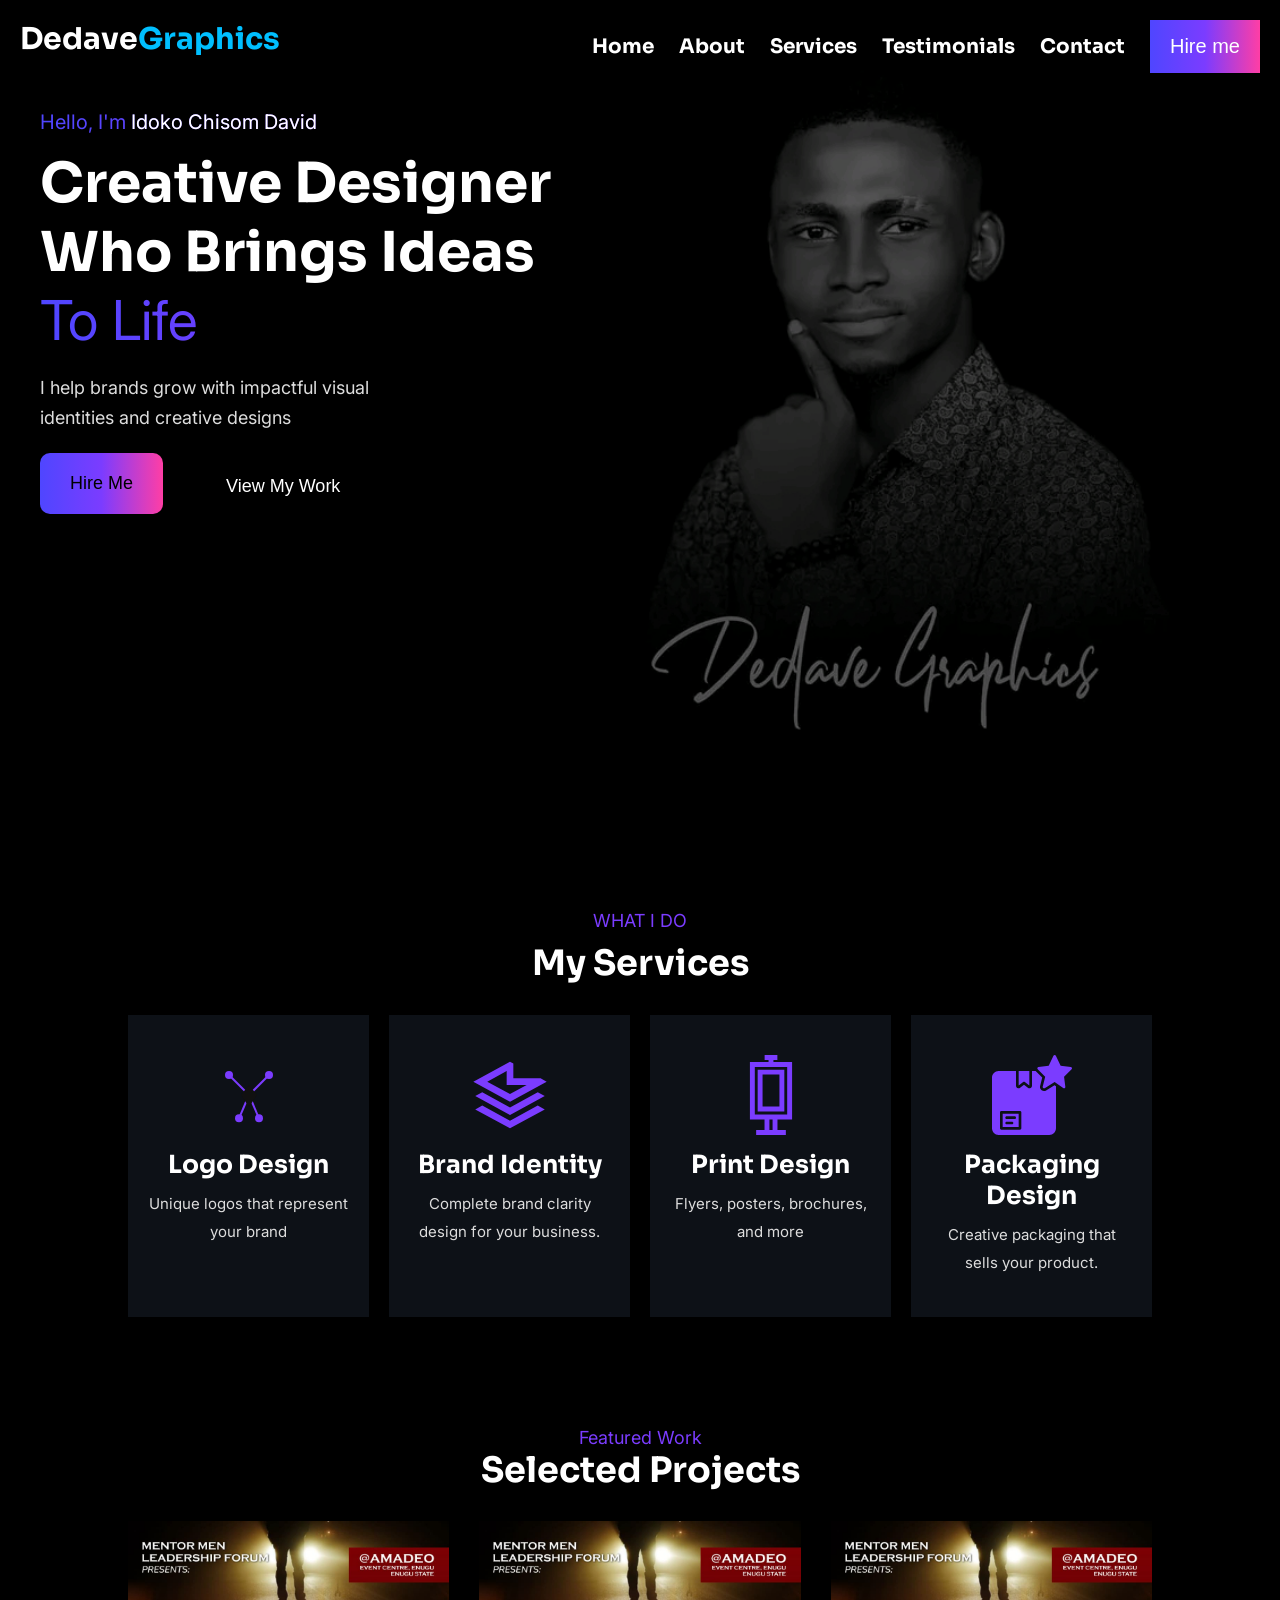
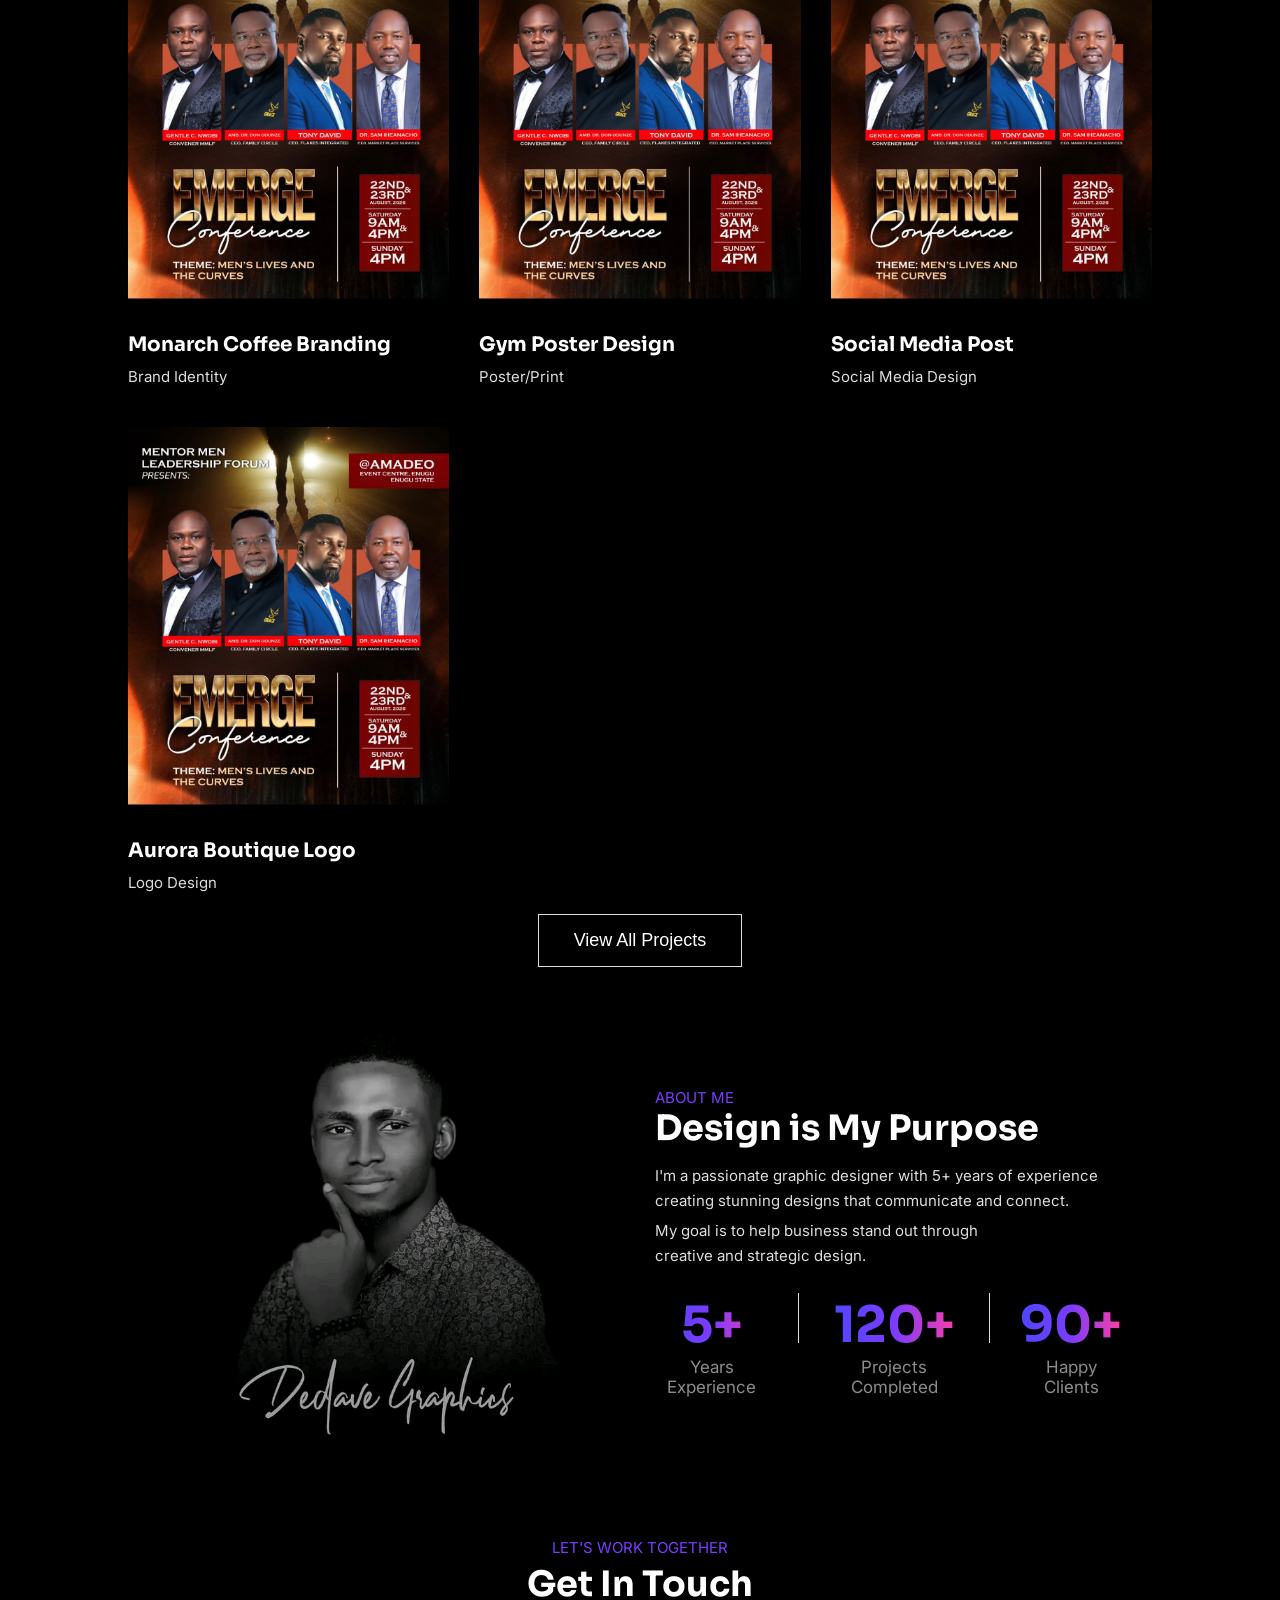
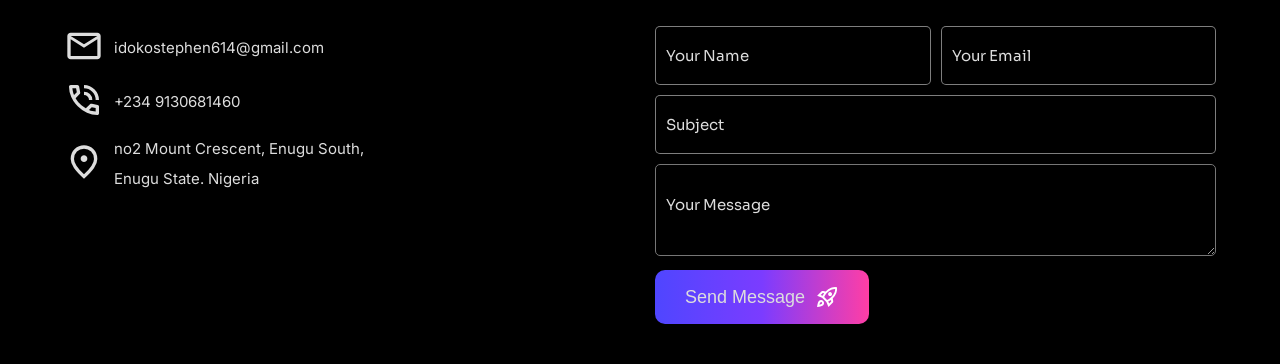
==== commit dc3023b9: "contact section and its media query" ====
--- a/index.html
+++ b/index.html
@@ -74,7 +74,7 @@
         <p>WHAT I DO</p>
         <h2>My Services</h2>
       </div>
-      
+
       <div class="service-grid">
         <div class="logo-flex">
           <div class="logo-svg">
@@ -274,7 +274,7 @@
       </div>
     </section>
 
-    <!-- <section class="get">
+     <section class="get">
       <div class="get-head">
         <p>LET'S WORK TOGETHER</p>
         <h2>Get In Touch</h2>
@@ -289,7 +289,7 @@
             </span>
           </div>
           <div class="message-text">
-            <p>idokostephen614@gnmail.com</p>
+            <p>idokostephen614@gmail.com</p>
           </div>
           </div>
 
@@ -344,7 +344,7 @@
         </div>
 
       </div>
-    </section> -->
+    </section> 
   </main>
   
 
--- a/style/style.css
+++ b/style/style.css
@@ -184,7 +184,7 @@
 /* project section */
 
 .project {
-  padding: 70px 10%;
+  padding: 10px 10%;
 }
 
 .project-head {
@@ -466,6 +466,88 @@
 
 .contact-svg p{
   color: #ddd;
+}
+
+.forms input {
+  width: 100%;
+}
+
+.input-1 {
+  display: flex;
+  gap: 10px;
+}
+
+.input-1 .input {
+  width: 100%;
+}
+
+.input input {
+  padding: 20px 10px;
+  border-radius: 5px;
+  background-color: black;
+  border: 1px solid #dddddd92;
+}
+
+.subject-input {
+  padding-top: 10px;
+}
+
+input::placeholder {
+  font-size: 15px;
+  font-family: 'Sora' , sans-serif;
+  color: #ddd;
+}
+
+.subject-input input{
+  padding: 20px 10px;
+  border-radius: 5px;
+  background-color: black;
+  border: 1px solid #dddddd92;
+}
+
+.message-input {
+  padding-top: 10px;
+}
+
+.message-input textarea{
+  width: 100%;
+  padding: 30px 10px;
+  border-radius: 5px;
+  background-color: black;
+  color: white;
+}
+
+input {
+  color: #ddd;
+  font-size: 15px;
+}
+
+textarea::placeholder {
+  font-size: 15px;
+  font-family: 'Sora' , sans-serif;
+  color: #ddd;
+}
+
+.send {
+  text-align: center;
+  padding-top: 10px;
+}
+
+.send button {
+  padding: 15px 30px;
+  font-size: 18px;
+  gap: 10px;
+  display: flex;
+  align-items: center;
+  justify-content: center;
+  color: #ddd;
+  background: linear-gradient(90deg, #4f46ff 0%, #7b3cff 50%, #ff3ea5 100%);
+  border: none;
+  border-radius: 10px;
+}
+
+button svg {
+  fill: white;
 }
 
 @media (max-width: 480px) {
@@ -563,6 +645,10 @@
     width: 100%;
     height: 1px;
   }
+  /* contact section */
+  .get-flex {
+    flex-direction: column;
+  }
 }
 
 @media (min-width: 481px) and (max-width: 768px) {
@@ -612,6 +698,14 @@
   .about-head h2 {
     padding-top: 5px;
   }
+  /* contact section */
+  .get {
+    padding-top: 70px;
+  }
+
+  .get-flex {
+    flex-direction: column;
+  }
 }
 
 @media (min-width: 769px) and (max-width: 1024px) {
@@ -621,6 +715,13 @@
 
   .all button {
     border: 1px solid #ddd;
+  }
+  /* contact section */
+  .get {
+    padding-top: 50px;
+  }
+  .get-flex {
+    flex-direction: column;
   }
 }
 
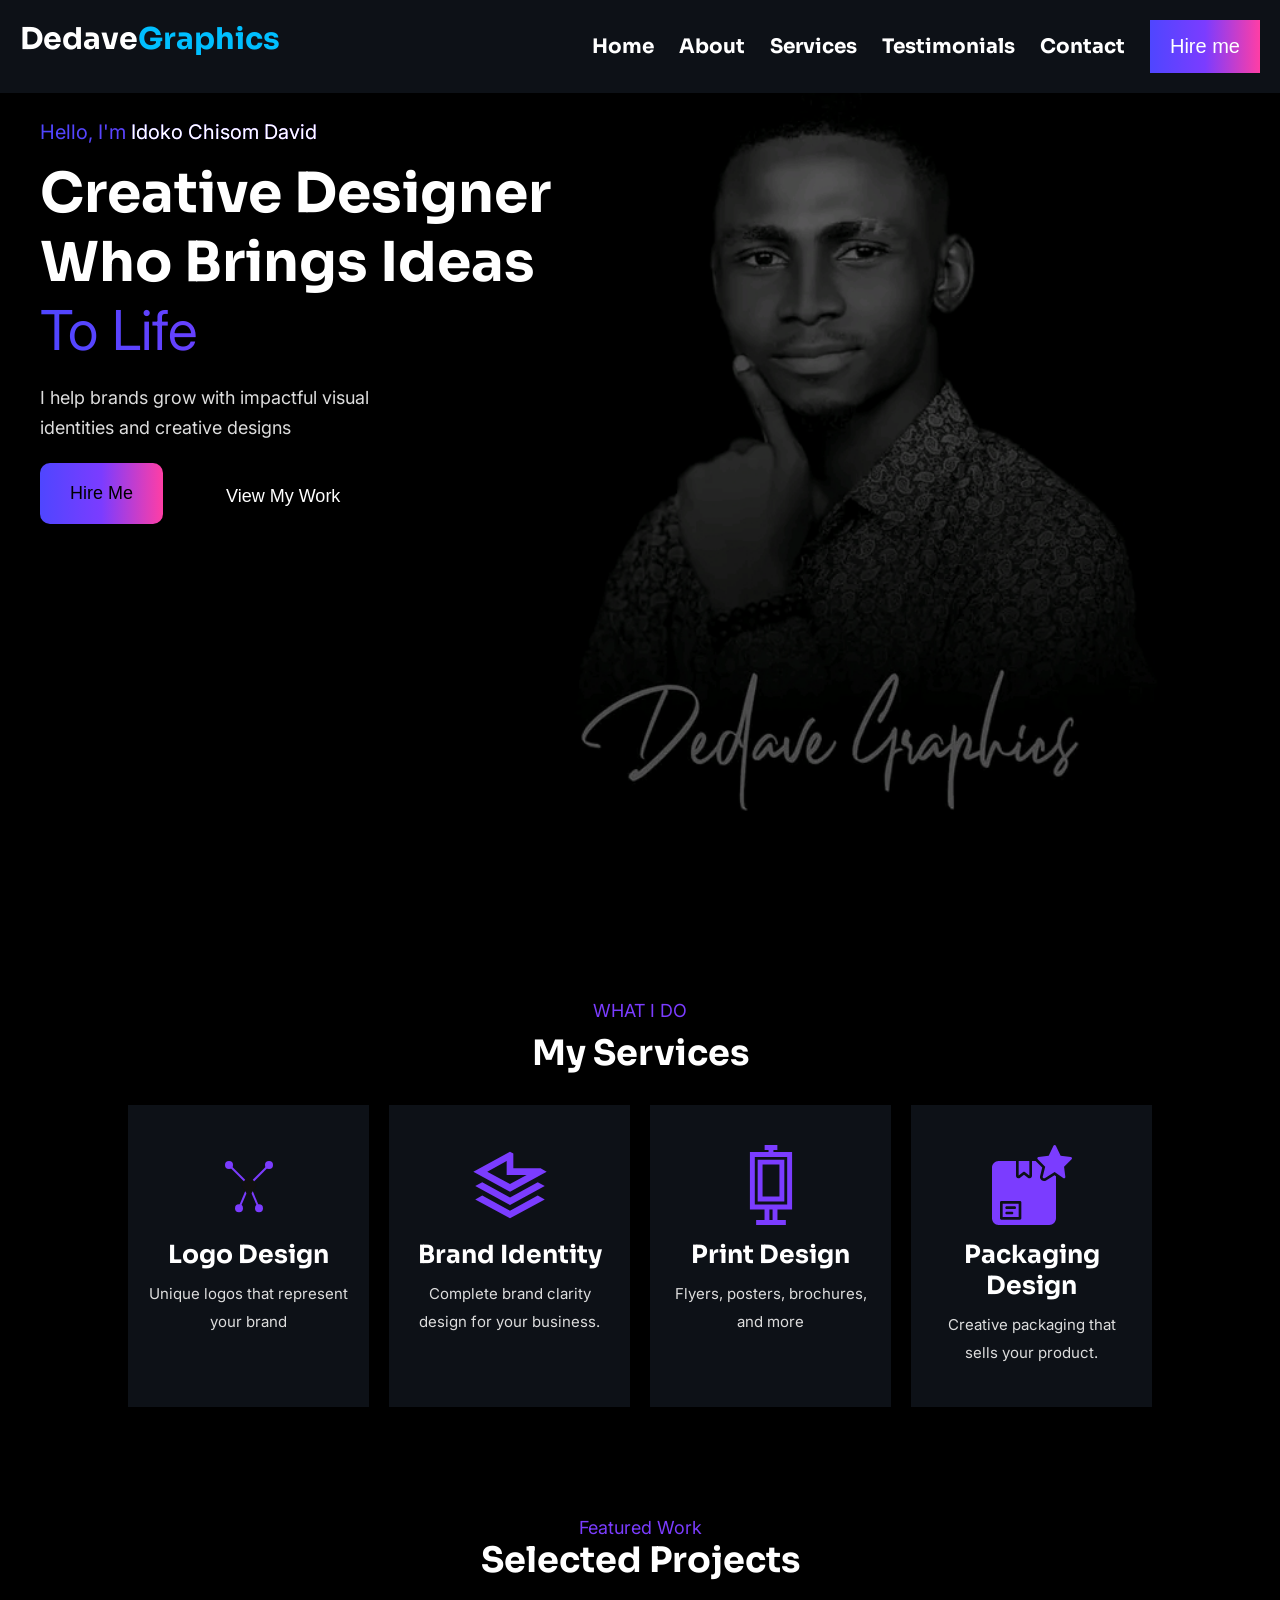
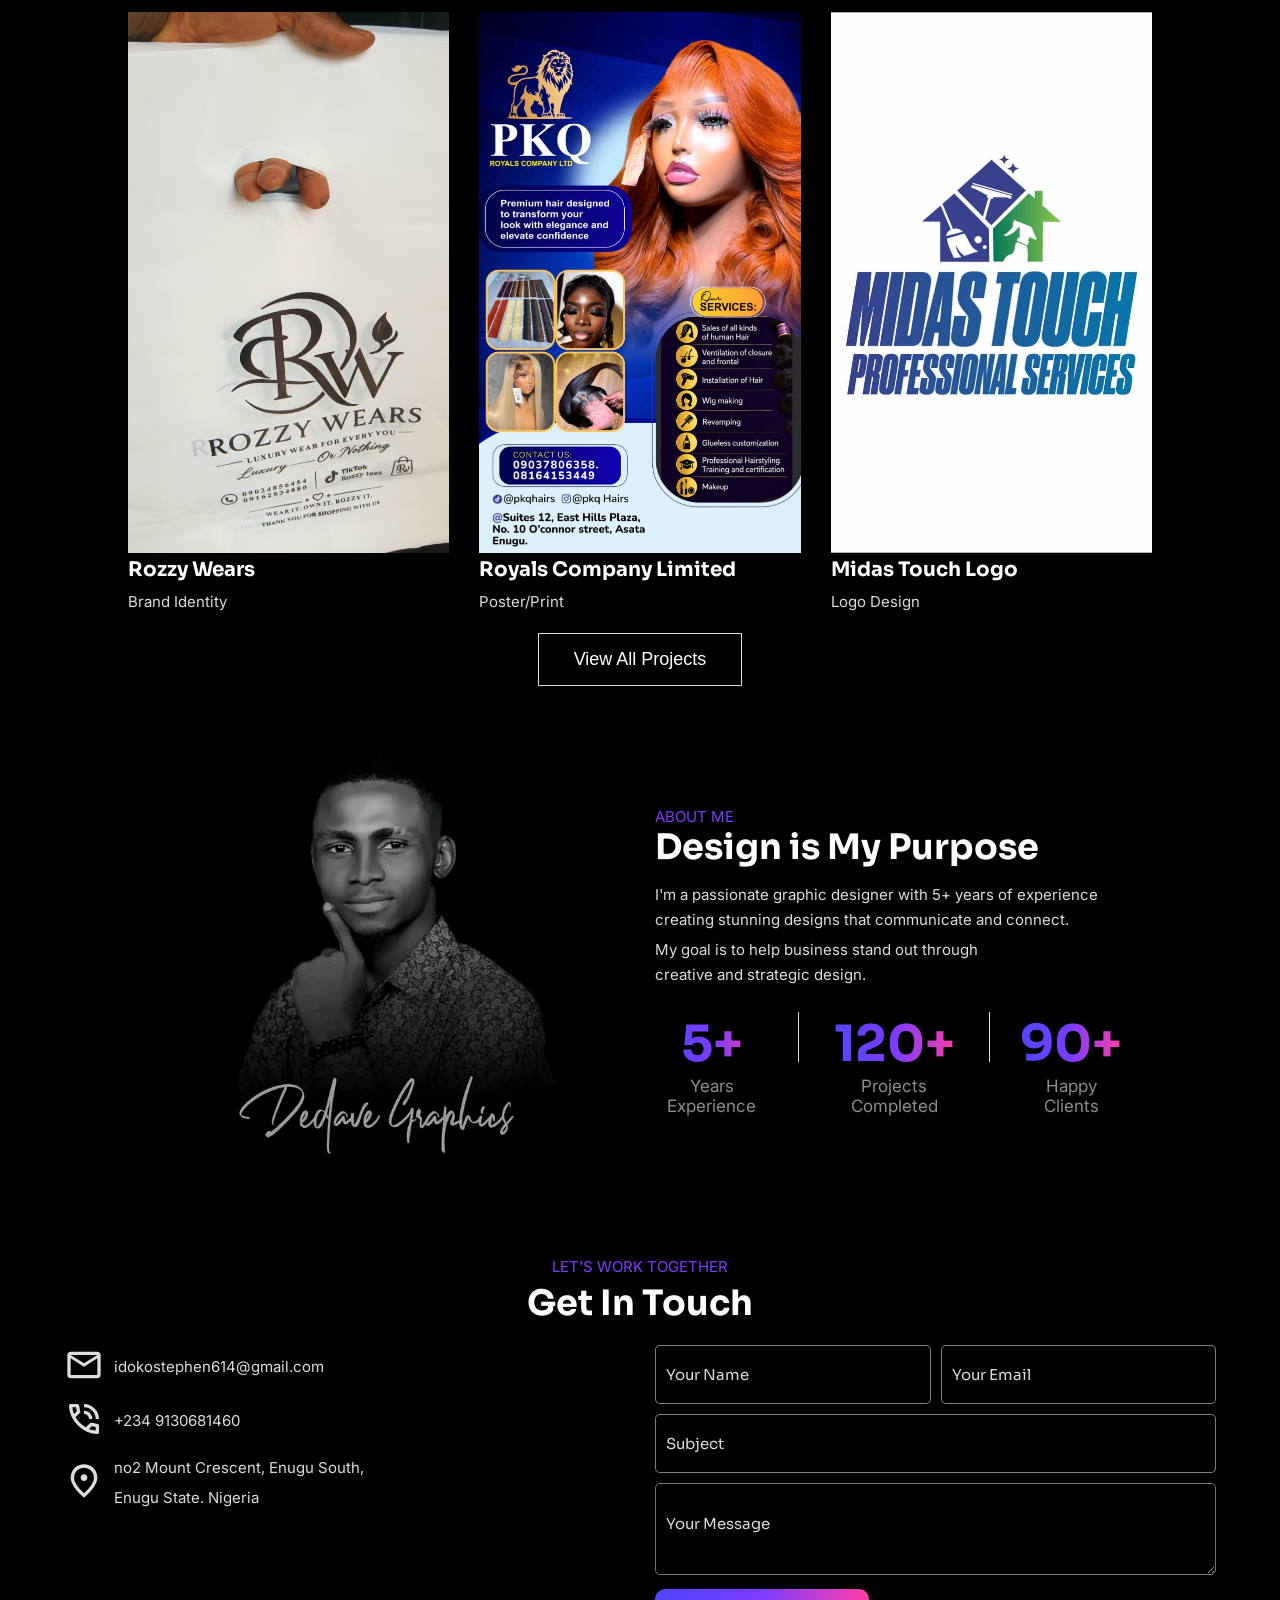
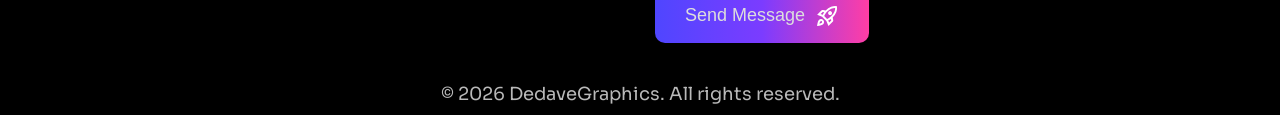
==== commit ffd947ce: "added a footer" ====
--- a/index.html
+++ b/index.html
@@ -188,7 +188,6 @@
       </div>
     </section>
 
-
     <section class="project">
       <div class="project-head">
         <p>Featured Work</p>
@@ -197,40 +196,42 @@
       
       <div class="project-grid">
         <div class="project-img">
-          <img src="/images/WhatsApp Image 2026-05-28 at 1.09.50 PM.jpeg" alt="" loading="lazy">
+          <img src="/brand-img/eb7b2754-4605-4c84-a5c2-ebed32ed30f8.jpg" alt="" loading="lazy">
           <div class="project-text">
-            <h3>Monarch Coffee Branding</h3>
+            <h3>Rozzy Wears</h3>
             <p>Brand Identity</p>
           </div>
         </div>
 
-        <div class="project-img">
-          <img src="/images/WhatsApp Image 2026-05-28 at 1.09.50 PM.jpeg" alt="" loading="lazy">
+        <div class="project-img-2">
+          <img src="/print-img/WhatsApp Image 2026-07-05 at 2.33.03 PM.jpeg" alt="" loading="lazy">
           <div class="project-text">
-            <h3>Gym Poster Design</h3>
+            <h3>Royals Company Limited</h3>
             <p>Poster/Print</p>
           </div>
         </div>
 
-        <div class="project-img">
+        <!-- <div class="project-img">
           <img src="/images/WhatsApp Image 2026-05-28 at 1.09.50 PM.jpeg" alt="" loading="lazy">
           <div class="project-text">
             <h3>Social Media Post</h3>
             <p>Social Media Design</p>
           </div>
-        </div>
+        </div> -->
 
         <div class="project-img">
-          <img src="/images/WhatsApp Image 2026-05-28 at 1.09.50 PM.jpeg" alt="" loading="lazy">
+          <img src="/logo-img/fd7cf02d-7aac-4b7b-b3cf-40fdb71e981e.jpg" alt="" loading="lazy">
           <div class="project-text">
-            <h3>Aurora Boutique Logo</h3>
+            <h3 class="touch">Midas Touch Logo</h3>
             <p>Logo Design</p>
           </div>
         </div>
       </div>
 
       <div class="all">
-        <button>View All Projects</button>
+        <button onclick="
+          window.location.href='/html/project.html'
+          ">View All Projects</button>
       </div>
     </section>
 
@@ -274,7 +275,7 @@
       </div>
     </section>
 
-     <section class="get">
+    <section class="get">
       <div class="get-head">
         <p>LET'S WORK TOGETHER</p>
         <h2>Get In Touch</h2>
@@ -317,7 +318,9 @@
         </div>
 
         <div class="contact-form">
-          <form action="">
+          <form action="https://api.web3forms.com/submit" method="post">
+            <input type="hidden" name="access_key" value="df691e2b-3824-4045-9c82-138b70b6c584">
+            <input type="hidden" name="redirect" value="https://DedaveGraphics.vercel.app/html/thank-you.html">
             <div class="forms">
               <div class="input-1">
                 <div class="input">
@@ -333,7 +336,7 @@
               </div>
 
               <div class="message-input">
-                <textarea placeholder="Your Message"></textarea>
+                <textarea placeholder="Your Message" required></textarea>
               </div>
 
               <div class="send">
@@ -346,6 +349,10 @@
       </div>
     </section> 
   </main>
+
+  <footer>
+    <p class="copy-button">&copy; 2026 DedaveGraphics. All rights reserved.</p>
+  </footer>
   
 
   <script src="/script.js"></script>
--- a/style/style.css
+++ b/style/style.css
@@ -9,6 +9,7 @@
 }
 
 header {
+  background-color: #0d1117;
   font-family: 'Sora' , sans-serif;
   padding: 20px;
   left: 0;
@@ -79,11 +80,11 @@
   background-repeat: no-repeat;
   background-size: contain;
   width: 100%;
-  height: 90vh;
+  height: 100vh;
   display: flex;
   justify-content: start;
   text-align: start;
-  padding-top: 70px;
+  padding-top: 80px;
   position: relative;
 }
 
@@ -205,19 +206,22 @@
 }
 
 .project-grid {
+  padding-top: 30px;
   display: grid;
   grid-template-columns: repeat(auto-fit, minmax(250px, 1fr));
   column-gap: 30px;
 }
 
-.project-img {
+.project-img,
+.project-img-2 {
   padding-bottom: 70px;
 }
 
-.project-img img{
+.project-img img,
+.project-img-2 img{
   width: 100%;
   height: 100%;
-  object-fit: contain;
+  object-fit: cover;
 }
 
 .project-text h3{
@@ -244,6 +248,13 @@
   color: white;
   border: 1px solid #ddd; 
   background: none;
+  transform: 0.5s;
+}
+
+.all button:hover {
+  background: linear-gradient(90deg, #4f46ff 0%, #7b3cff 50%, #ff3ea5 100%);
+  border: none;
+  transform: 0.5s;
 }
 /* services section */
 .service {
@@ -550,6 +561,17 @@
   fill: white;
 }
 
+footer {
+  text-align: center;
+  padding-bottom: 10px;
+}
+
+footer p {
+  color: #ddddddd5;
+  font-size: 18px;
+  font-family: 'Sora' , sans-serif;
+}
+
 @media (max-width: 480px) {
   .logo h1 {
     font-size: 20px;
@@ -558,8 +580,9 @@
   .sec {
     background-size: cover;
     background-position: center;
-    /* width: 100%; */
+    width: 100%;
     height: 100vh;
+    
   }
 
   .hero {
@@ -607,6 +630,17 @@
     gap: 10px;
   }
 
+  .project-text {
+    padding-bottom: 5px;
+  }
+
+  .project-img img,
+  .project-img-2 img {
+    width: 100%;
+    height: 100%;
+    object-fit: contain;
+  }
+
   .all {
     padding-top: 25px;
   }
@@ -680,12 +714,22 @@
   }
 
   .project-text {
+    padding: 10px 0;
+  }
+
+  .project-text {
     line-height: 10px;
   }
 
   .project-text p {
     padding-top: 20px;
   }
+
+  .project-img-2 {
+    padding-top: 35px;
+    padding-bottom: 100px;
+  }
+
 
   .all {
     padding-top: 20px;
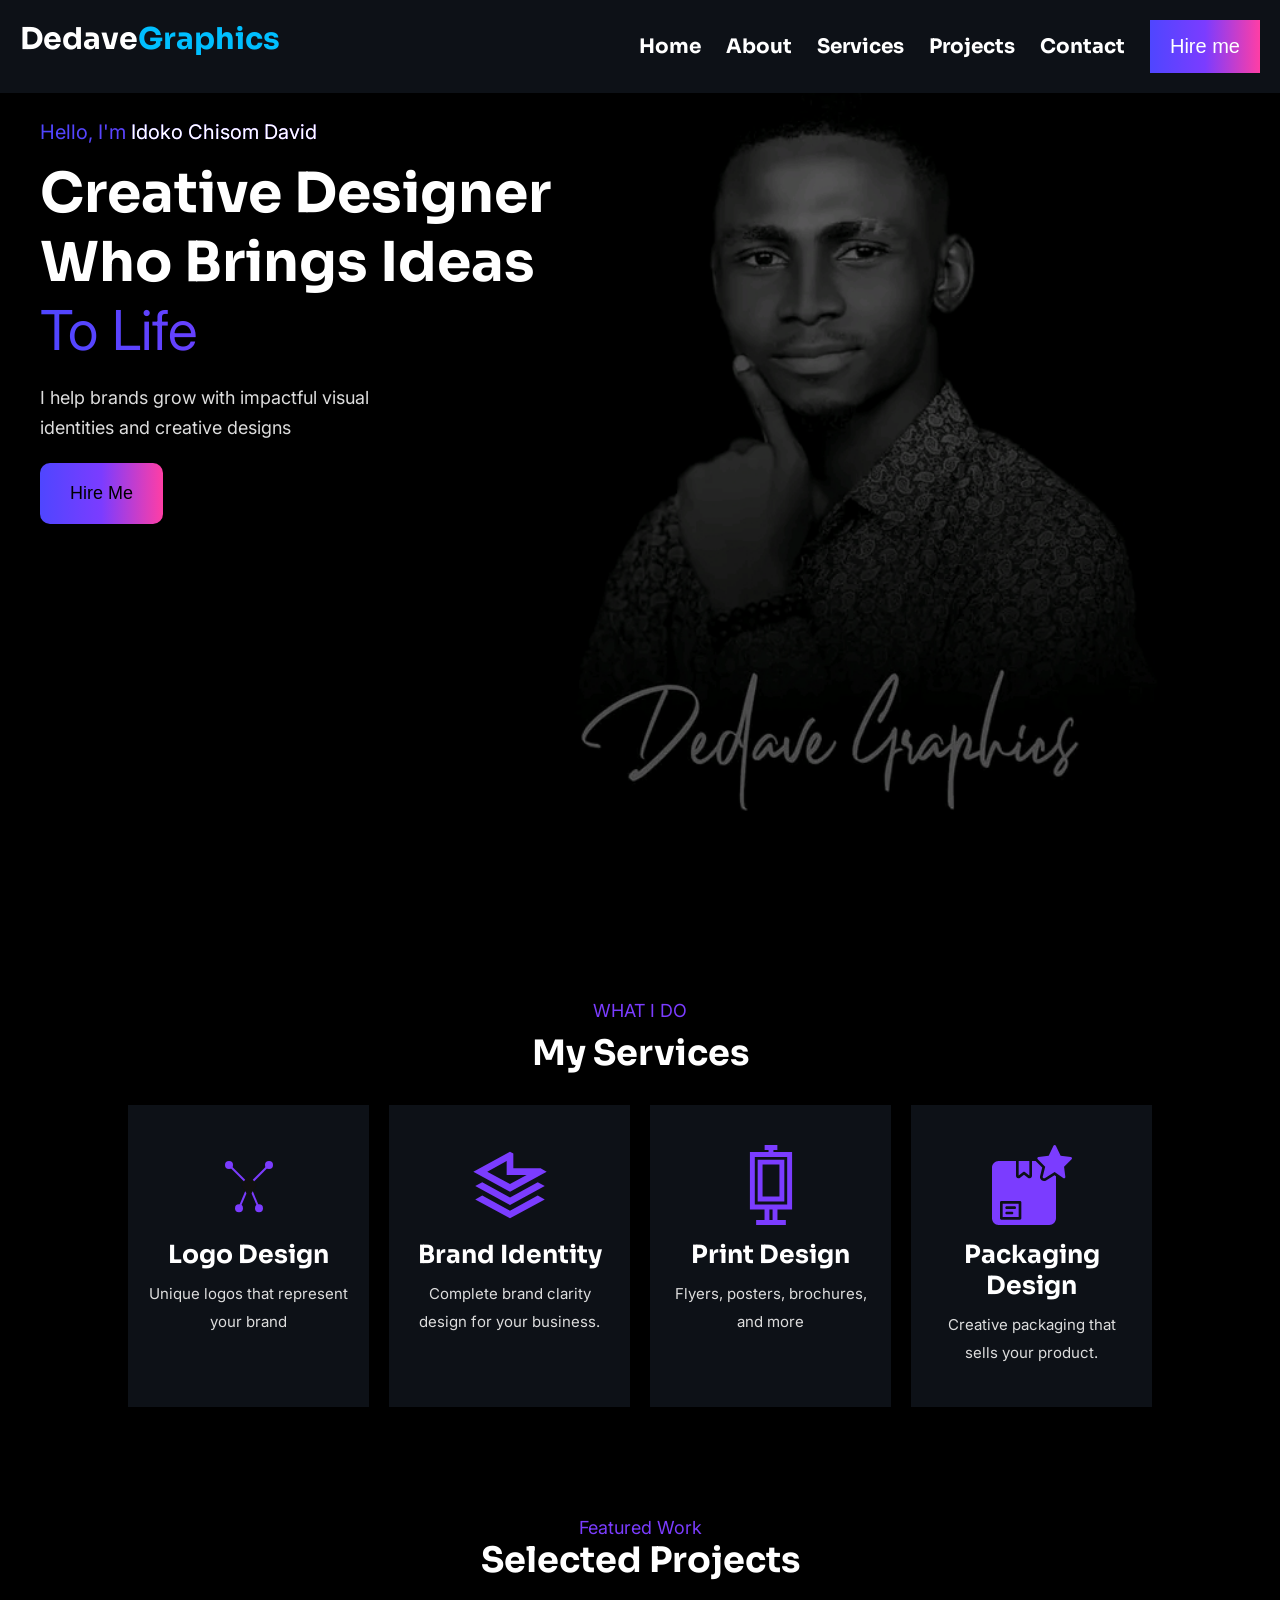
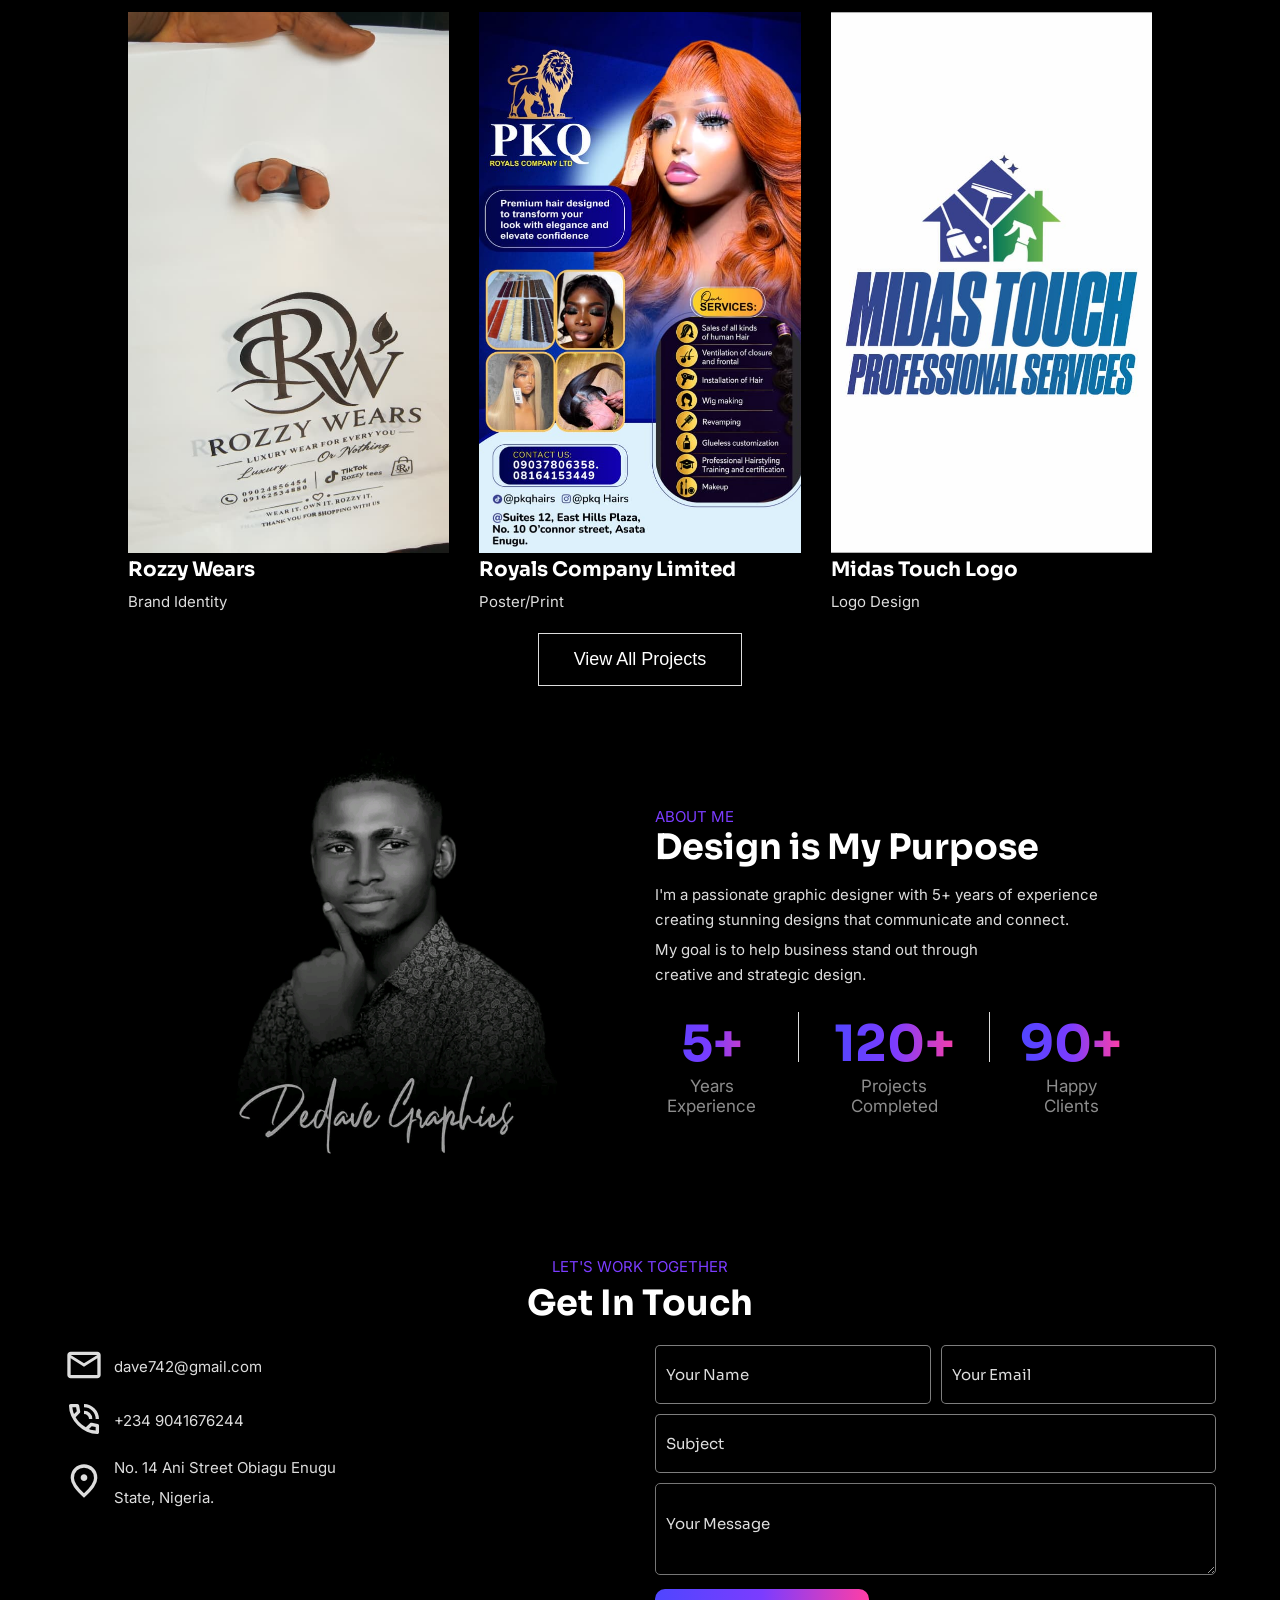
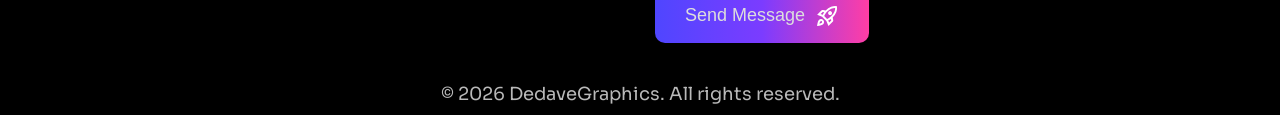
==== commit 44a4edd4: "minor changes" ====
--- a/index.html
+++ b/index.html
@@ -21,13 +21,11 @@
         <h1>Dedave<span>Graphics</span></h1>
       </div>
       <ul>
-        <li><a href="#">Home</a></li>
-        <li><a href="#">About</a></li>
-        <li><a href="#">Services</a></li>
-        <li><a href="#">Testimonials</a></li>
-        <li><a href="#" onclick="
-        window.location.href='/contact.html'
-        ">Contact</a></li>
+        <li><a href="#sec">Home</a></li>
+        <li><a href="#about">About</a></li>
+        <li><a href="#services">Services</a></li>
+        <li><a href="#project">Projects</a></li>
+        <li><a href="#contact">Contact</a></li>
         <li><a href="/html/hire.html"><button>Hire me</button></a></li>
       </ul>
 
@@ -40,7 +38,7 @@
     </nav>
   </header>
 
-  <section class="sec">
+  <section id="sec" class="sec">
     <div class="hero">
       <div class="hero-words">
         <div class="hero-heading">
@@ -59,9 +57,9 @@
               window.location.href='/html/hire.html'
               ">Hire Me</button>
           </div>
-          <div class="view">
+          <!-- <div class="view">
             <button>View My Work</button>
-          </div>
+          </div> -->
         </div>
       </div>
     </div>
@@ -69,7 +67,7 @@
   </section>
 
   <main>
-    <section class="service">
+    <section id="services" class="service">
       <div class="service-head">
         <p>WHAT I DO</p>
         <h2>My Services</h2>
@@ -188,7 +186,7 @@
       </div>
     </section>
 
-    <section class="project">
+    <section id="project" class="project">
       <div class="project-head">
         <p>Featured Work</p>
         <h2>selected projects</h2>
@@ -235,7 +233,7 @@
       </div>
     </section>
 
-    <section class="about">
+    <section id="about" class="about">
       <div class="about-flex">
         <div class="about-img">
           <img src="/images/FB_IMG_17660666306803699.jpg" alt="">
@@ -275,7 +273,7 @@
       </div>
     </section>
 
-    <section class="get">
+    <section id="contact" class="get">
       <div class="get-head">
         <p>LET'S WORK TOGETHER</p>
         <h2>Get In Touch</h2>
@@ -290,7 +288,7 @@
             </span>
           </div>
           <div class="message-text">
-            <p>idokostephen614@gmail.com</p>
+            <p>dave742@gmail.com</p>
           </div>
           </div>
 
@@ -301,7 +299,7 @@
             </span>
           </div>
           <div class="phone-text">
-            <p>+234 9130681460</p>
+            <p>+234 9041676244</p>
           </div>
           </div>
 
@@ -312,22 +310,23 @@
               </span>
             </div>
             <div class="location-text">
-              <p>no2 Mount Crescent, Enugu South, Enugu State. Nigeria</p>
+              <p>No. 14 Ani Street Obiagu Enugu State, Nigeria.</p>
             </div>
           </div>
         </div>
 
         <div class="contact-form">
           <form action="https://api.web3forms.com/submit" method="post">
-            <input type="hidden" name="access_key" value="df691e2b-3824-4045-9c82-138b70b6c584">
-            <input type="hidden" name="redirect" value="https://DedaveGraphics.vercel.app/html/thank-you.html">
+            <input type="hidden" name="access_key" value="4f3a7278-5ce1-46c1-9fae-74d405886a63">
+            <input type="hidden" name="redirect"
+value="https://Chisom-portfolio.vercel.app/thank-you.html">
             <div class="forms">
               <div class="input-1">
                 <div class="input">
                   <input type="text" name="name" placeholder="Your Name" required>
                 </div>
                 <div class="input">
-                  <input type="email" name="mail" placeholder="Your Email" required>
+                  <input type="email" name="email" placeholder="Your Email" required>
                 </div>
               </div>
 
@@ -336,7 +335,7 @@
               </div>
 
               <div class="message-input">
-                <textarea placeholder="Your Message" required></textarea>
+                <textarea name="message" placeholder="Your Message" required></textarea>
               </div>
 
               <div class="send">
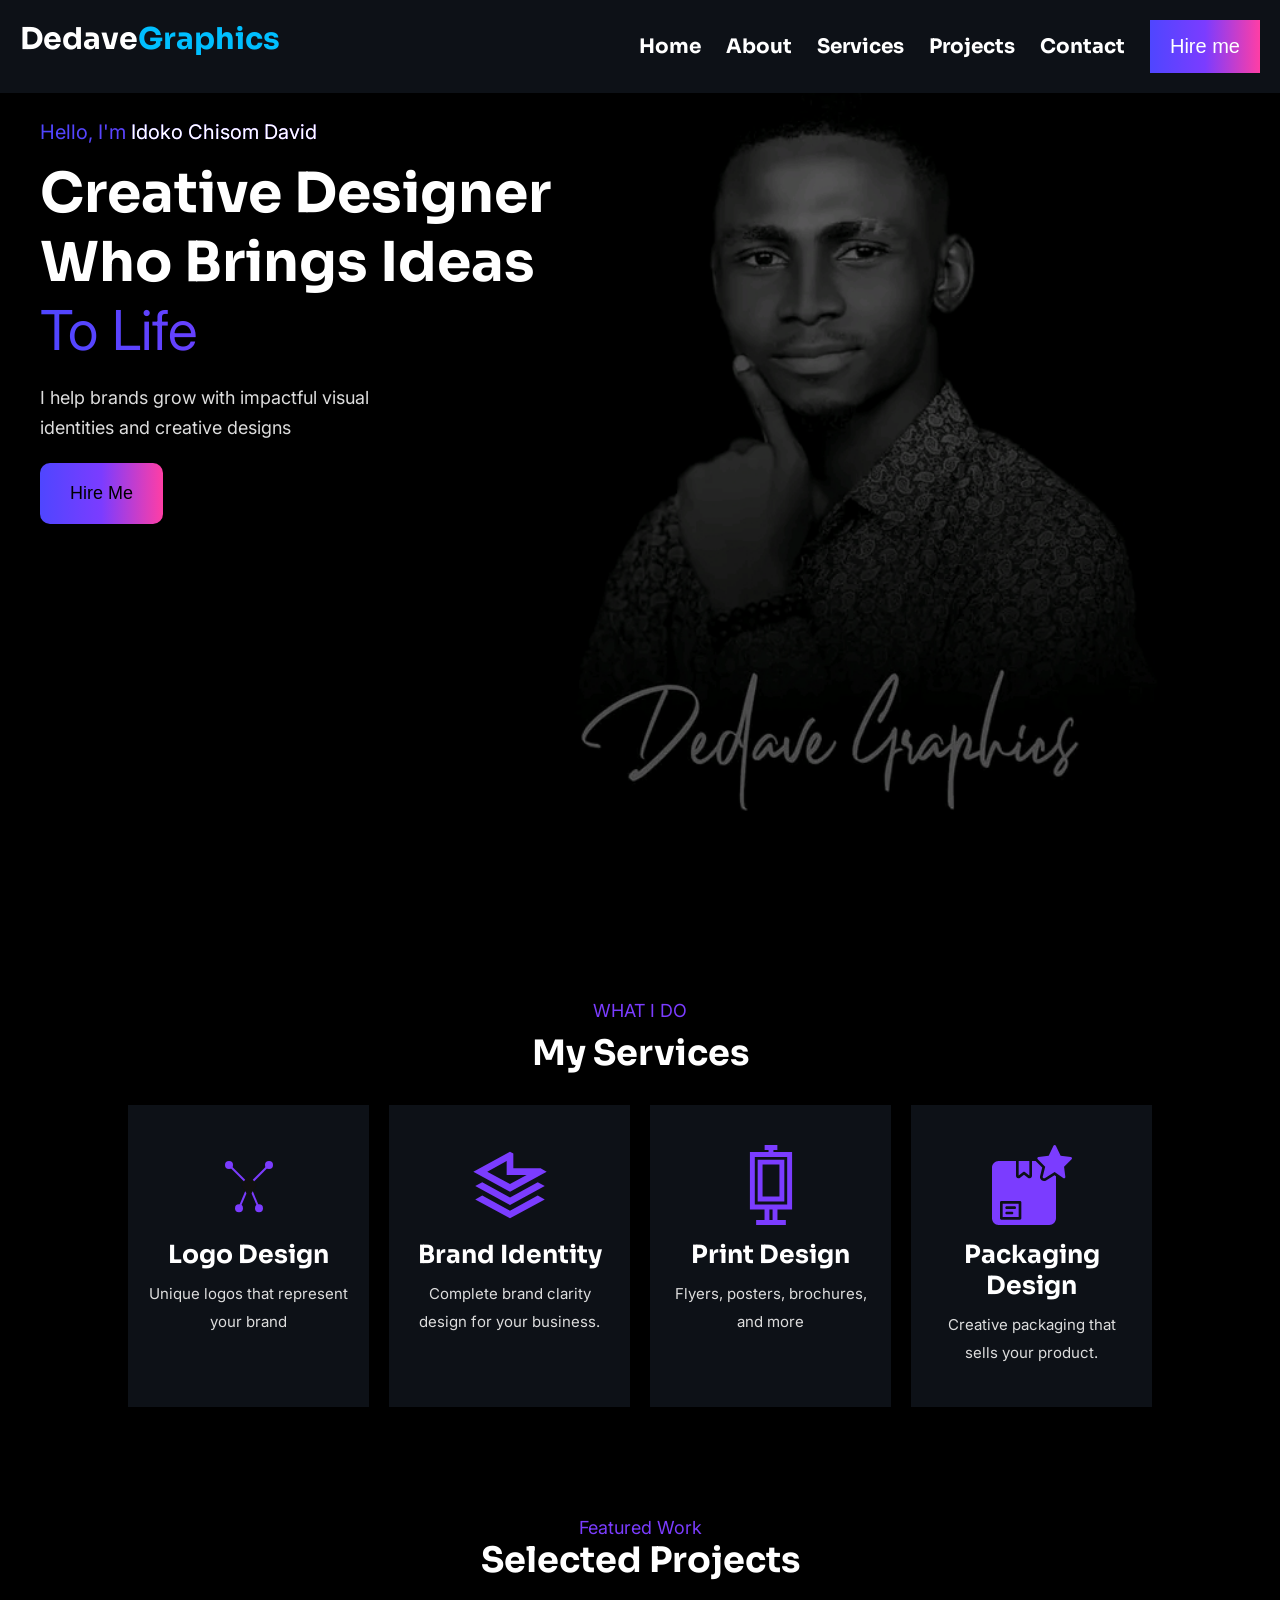
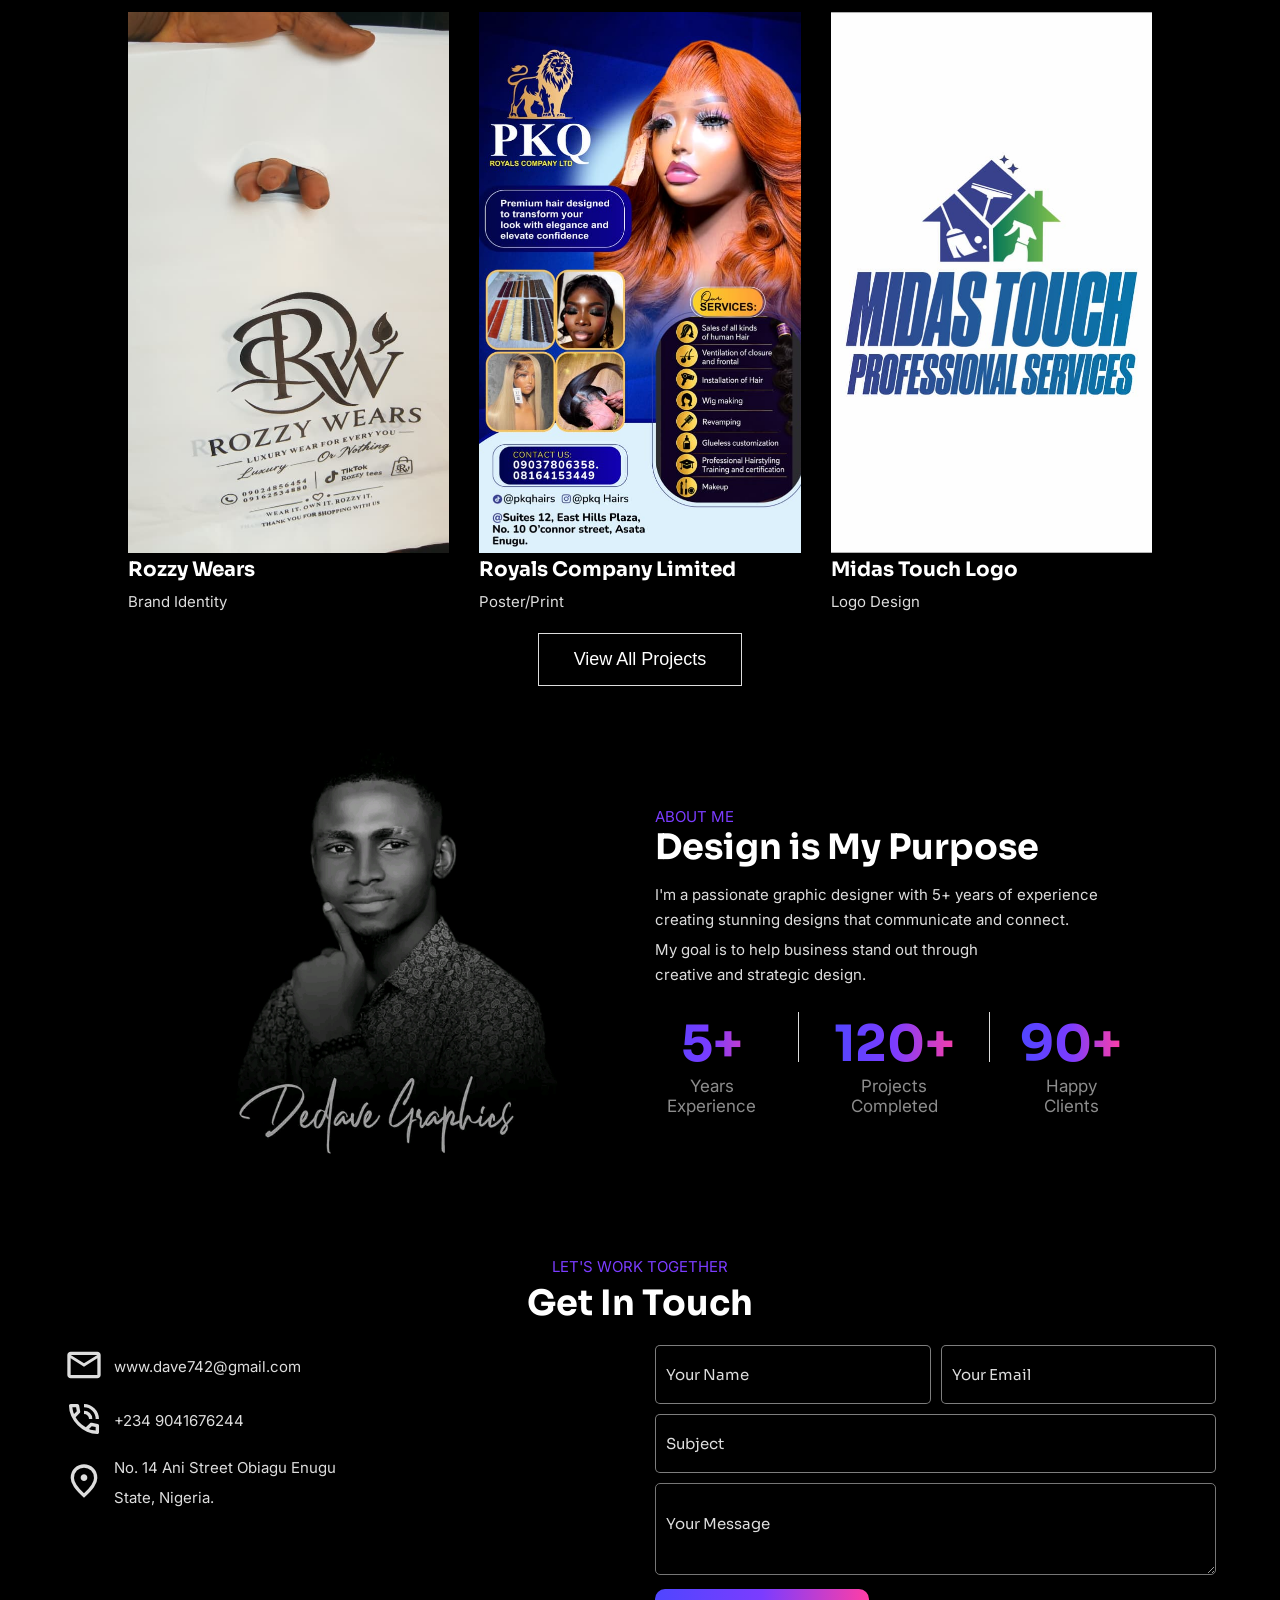
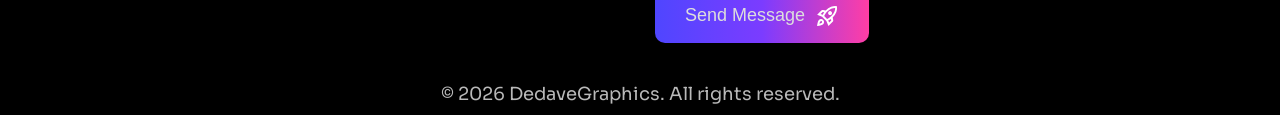
==== commit bd77e497: "uuuuuu" ====
--- a/index.html
+++ b/index.html
@@ -288,7 +288,7 @@
             </span>
           </div>
           <div class="message-text">
-            <p>dave742@gmail.com</p>
+            <p>www.dave742@gmail.com</p>
           </div>
           </div>
 
@@ -317,9 +317,10 @@
 
         <div class="contact-form">
           <form action="https://api.web3forms.com/submit" method="post">
-            <input type="hidden" name="access_key" value="4f3a7278-5ce1-46c1-9fae-74d405886a63">
-            <input type="hidden" name="redirect"
-value="https://Chisom-portfolio.vercel.app/thank-you.html">
+            <input type="hidden" name="access_key" value="dfabc8dd-421d-48a4-a462-9eb634ca4a29">
+
+            <input type="hidden" name="redirect" value="https://chisom-portfolio-eight.vercel.app/thank-you.html">
+
             <div class="forms">
               <div class="input-1">
                 <div class="input">
